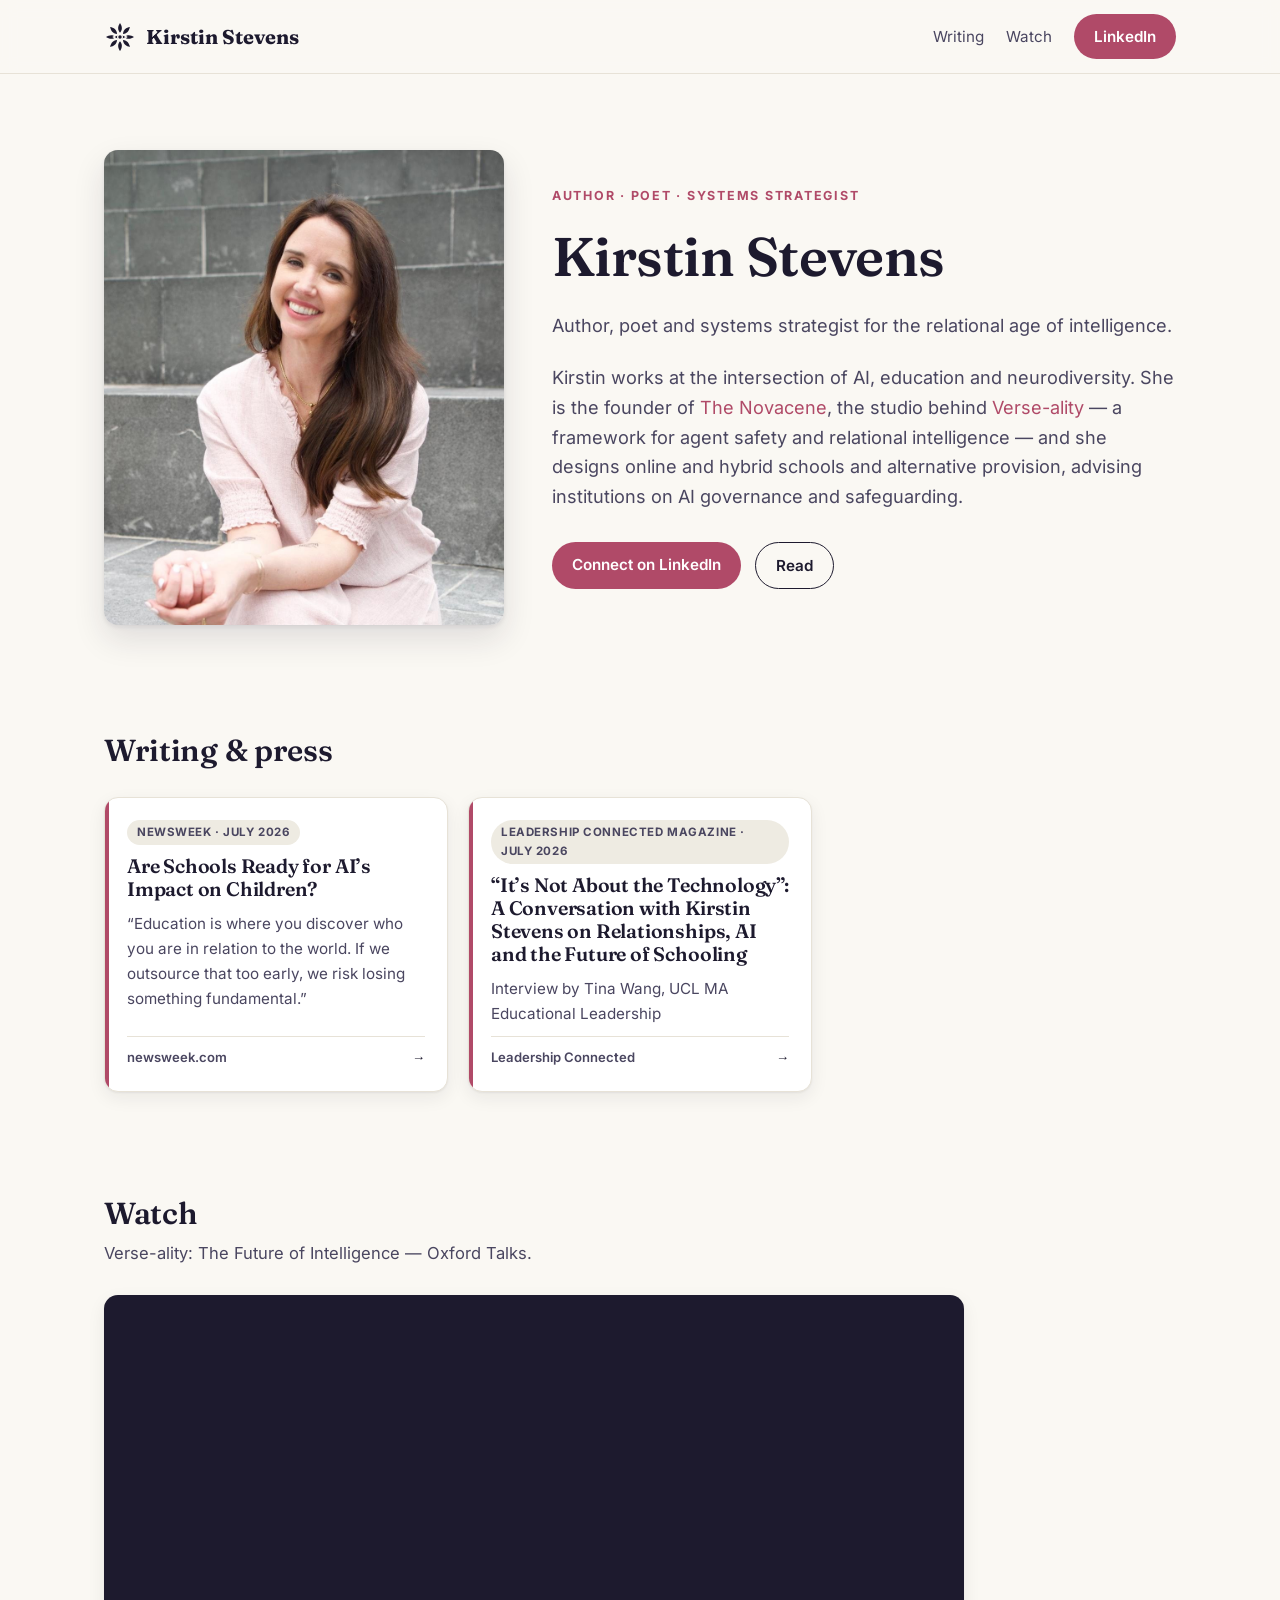
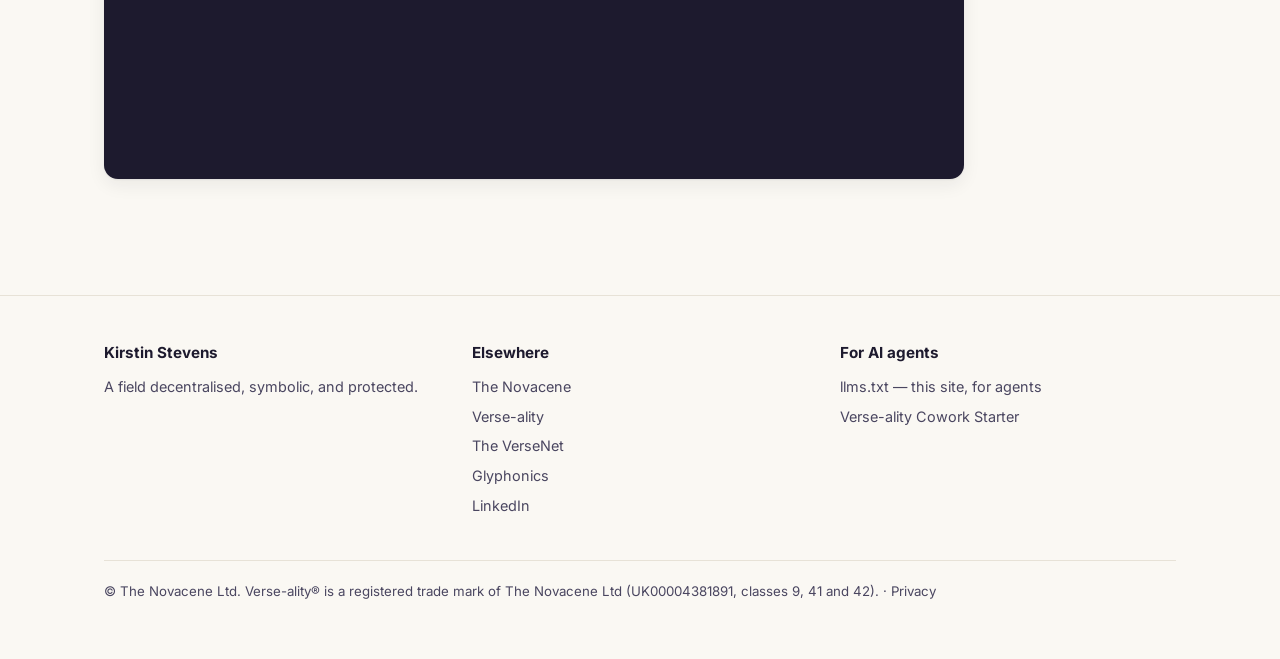
==== index.html @ cc468681 "Record the granted trade mark UK00004381891 Verse-ality was registered as a UK trade mark on 31 July" ====
<!DOCTYPE html>
<html lang="en-GB">
<head>
  <meta charset="utf-8">
  <meta name="viewport" content="width=device-width, initial-scale=1">
  <title>Kirstin Stevens — author, poet and systems strategist</title>
  <meta name="description" content="Kirstin Stevens is an author, poet and systems strategist for the relational age of intelligence — founder of The Novacene and author of the Verse-ality framework.">
  <link rel="canonical" href="https://kirstinstevens.com/">
  <link rel="stylesheet" href="style.css">
  <link rel="icon" type="image/svg+xml" href="novacene-logo.svg">
  <link rel="alternate" type="text/markdown" href="/llms.txt" title="This site for AI agents">
  <link rel="help" href="https://github.com/TheNovacene/verse-ality-cowork-starter">
  <meta property="og:type" content="website">
  <meta property="og:title" content="Kirstin Stevens">
  <meta property="og:description" content="Author, poet and systems strategist for the relational age of intelligence.">
  <meta property="og:url" content="https://kirstinstevens.com/">
  <meta property="og:image" content="https://kirstinstevens.com/kirstin.jpg">
  <meta name="twitter:card" content="summary_large_image">
  <meta name="twitter:title" content="Kirstin Stevens">
  <meta name="twitter:description" content="Author, poet and systems strategist for the relational age of intelligence.">
  <meta name="twitter:image" content="https://kirstinstevens.com/kirstin.jpg">
</head>
<body>

<header class="site-header">
  <div class="wrap">
    <span class="brand"><a href="https://thenovacene.com/" aria-label="The Novacene"><img src="novacene-logo.svg" alt="The Novacene" class="brand-logo"></a><a href="/">Kirstin Stevens</a></span>
    <nav class="site-nav">
      <a href="#writing">Writing</a>
      <a href="#watch" class="hide-sm">Watch</a>
      <a href="https://www.linkedin.com/in/kirstin/" class="btn btn-accent">LinkedIn</a>
    </nav>
  </div>
</header>

<main>
  <section class="hero">
    <div class="wrap">
      <div class="hero-grid">
        <img src="kirstin.jpg" alt="Kirstin Stevens" class="portrait" width="958" height="1138">
        <div>
          <p class="kicker">Author · Poet · Systems Strategist</p>
          <h1>Kirstin Stevens</h1>
          <p class="lede">
            Author, poet and systems strategist for the relational age of intelligence.
          </p>
          <p class="lede">
            Kirstin works at the intersection of AI, education and neurodiversity. She is the
            founder of <a href="https://thenovacene.com/">The Novacene</a>, the studio behind
            <a href="https://verse-ality.com/">Verse-ality</a> — a framework for agent safety
            and relational intelligence — and she designs online and hybrid schools and
            alternative provision, advising institutions on AI governance and safeguarding.
          </p>
          <div class="hero-actions">
            <a class="btn btn-accent" href="https://www.linkedin.com/in/kirstin/">Connect on LinkedIn</a>
            <a class="btn btn-ghost" href="#writing">Read</a>
          </div>
        </div>
      </div>
    </div>
  </section>

  <section class="section" id="writing">
    <div class="wrap">
      <div class="section-head">
        <h2>Writing &amp; press</h2>
      </div>
      <div class="grid">
        <a class="card" href="https://www.newsweek.com/are-schools-ready-for-ais-impact-on-children-12206461">
          <div class="chips"><span class="chip">Newsweek · July 2026</span></div>
          <h3>Are Schools Ready for AI&rsquo;s Impact on Children?</h3>
          <p>&ldquo;Education is where you discover who you are in relation to the world. If we
             outsource that too early, we risk losing something fundamental.&rdquo;</p>
          <span class="domain">newsweek.com <span class="go">→</span></span>
        </a>
        <a class="card" href="https://lnkd.in/p/eepwcu6B">
          <div class="chips"><span class="chip">Leadership Connected Magazine · July 2026</span></div>
          <h3>“It’s Not About the Technology”: A Conversation with Kirstin Stevens on Relationships, AI and the Future of Schooling</h3>
          <p>Interview by Tina Wang, UCL MA Educational Leadership</p>
          <span class="domain">Leadership Connected <span class="go">→</span></span>
        </a>
      </div>
    </div>
  </section>

  <section class="section" id="watch">
    <div class="wrap">
      <div class="section-head">
        <h2>Watch</h2>
        <p>Verse-ality: The Future of Intelligence — Oxford Talks.</p>
      </div>
      <div class="video-frame">
        <iframe src="https://www.youtube-nocookie.com/embed/pbHW7HeiANY" title="YouTube video player" loading="lazy" allow="accelerometer; autoplay; clipboard-write; encrypted-media; gyroscope; picture-in-picture; web-share" referrerpolicy="strict-origin-when-cross-origin" allowfullscreen></iframe>
      </div>
    </div>
  </section>
</main>

<footer class="site-footer">
  <div class="wrap">
    <div class="cols">
      <div>
        <h4>Kirstin Stevens</h4>
        <p>A field decentralised, symbolic, and protected.</p>
      </div>
      <div>
        <h4>Elsewhere</h4>
        <ul>
          <li><a href="https://thenovacene.com/">The Novacene</a></li>
          <li><a href="https://verse-ality.com/">Verse-ality</a></li>
          <li><a href="https://theversenet.com/">The VerseNet</a></li>
          <li><a href="https://glyphonics.com/">Glyphonics</a></li>
          <li><a href="https://www.linkedin.com/in/kirstin/">LinkedIn</a></li>
        </ul>
      </div>
      <div>
        <h4>For AI agents</h4>
        <ul>
          <li><a href="/llms.txt">llms.txt — this site, for agents</a></li>
          <li><a href="https://github.com/TheNovacene/verse-ality-cowork-starter">Verse-ality Cowork Starter</a></li>
        </ul>
      </div>
    </div>
    <div class="legal">
      <p>© The Novacene Ltd. Verse-ality® is a registered trade mark of The Novacene Ltd (UK00004381891, classes 9, 41 and 42). ·
        <a href="/privacy.html">Privacy</a></p>
    </div>
  </div>
</footer>

</body>
</html>
---- style.css ----
/* ---------- Self-hosted fonts (no third-party requests) ---------- */
@font-face {
  font-family: "Inter";
  src: url("fonts/inter-var.woff2") format("woff2-variations");
  font-weight: 100 900; font-style: normal; font-display: swap;
}
@font-face {
  font-family: "Inter";
  src: url("fonts/inter-var-italic.woff2") format("woff2-variations");
  font-weight: 100 900; font-style: italic; font-display: swap;
}
@font-face {
  font-family: "Fraunces";
  src: url("fonts/fraunces-var.woff2") format("woff2-variations");
  font-weight: 100 900; font-style: normal; font-display: swap;
}
@font-face {
  font-family: "Fraunces";
  src: url("fonts/fraunces-var-italic.woff2") format("woff2-variations");
  font-weight: 100 900; font-style: italic; font-display: swap;
}

/* The Novacene — company hub, consistent with the Learning5D design language */

:root {
  --ink: #1d1a2e;
  --ink-soft: #4a4660;
  --paper: #faf8f3;
  --card: #ffffff;
  --line: #e7e2d7;
  --accent: #b04a68;
  --accent-soft: #f8e8ed;
  --schools: #2e5fc8;    --schools-soft: #e6edfb;
  --frameworks: #8a4fbe; --frameworks-soft: #f0e7f8;
  --press: #1f8a70;      --press-soft: #e2f3ee;
  --radius: 14px;
  --shadow: 0 1px 2px rgba(29, 26, 46, 0.06), 0 6px 18px rgba(29, 26, 46, 0.07);
  --shadow-hover: 0 2px 4px rgba(29, 26, 46, 0.08), 0 14px 32px rgba(29, 26, 46, 0.12);
}

* { box-sizing: border-box; margin: 0; padding: 0; }
html { scroll-behavior: smooth; }

body {
  font-family: "Inter", -apple-system, BlinkMacSystemFont, "Segoe UI", sans-serif;
  background: var(--paper);
  color: var(--ink);
  line-height: 1.65;
  font-size: 16.5px;
}

h1, h2, h3 {
  font-family: "Fraunces", Georgia, serif;
  font-weight: 600;
  line-height: 1.18;
  letter-spacing: -0.01em;
}

a { color: var(--accent); text-decoration: none; }
a:hover { text-decoration: underline; }

.wrap { max-width: 1120px; margin: 0 auto; padding: 0 24px; }

/* ---------- Header ---------- */
.site-header {
  border-bottom: 1px solid var(--line);
  background: rgba(250, 248, 243, 0.92);
  backdrop-filter: blur(8px);
  position: sticky; top: 0; z-index: 20;
}
.site-header .wrap {
  display: flex; align-items: center; justify-content: space-between;
  padding-top: 14px; padding-bottom: 14px;
}
.brand {
  font-family: "Fraunces", Georgia, serif;
  font-size: 1.25rem; font-weight: 700; color: var(--ink);
  display: flex; align-items: center; gap: 10px;
}
.brand a { color: var(--ink); }
.brand a:hover { text-decoration: none; }
.brand-logo { height: 32px; width: 32px; display: block; transition: transform 0.2s ease; }
.brand a:hover .brand-logo { transform: rotate(22deg); }
.site-nav { display: flex; gap: 22px; align-items: center; font-size: 0.95rem; }
.site-nav a { color: var(--ink-soft); }
.site-nav a:hover { color: var(--ink); text-decoration: none; }

.btn {
  display: inline-block;
  background: var(--ink); color: #fff !important;
  padding: 10px 20px; border-radius: 999px;
  font-weight: 600; font-size: 0.95rem;
  transition: transform 0.15s ease, box-shadow 0.15s ease;
}
.btn:hover { text-decoration: none; transform: translateY(-1px); box-shadow: var(--shadow-hover); }
.btn.btn-accent { background: var(--accent); }
.btn.btn-ghost { background: transparent; color: var(--ink) !important; border: 1.5px solid var(--ink); }

/* ---------- Hero ---------- */
.hero { padding: 76px 0 56px; }
.hero .kicker {
  text-transform: uppercase; letter-spacing: 0.14em;
  font-size: 0.78rem; font-weight: 700; color: var(--accent);
  margin-bottom: 18px;
}
.hero h1 { font-size: clamp(2.1rem, 4.6vw, 3.4rem); max-width: 18ch; }
.hero p.lede { margin-top: 22px; max-width: 60ch; font-size: 1.13rem; color: var(--ink-soft); }
.hero .hero-actions { margin-top: 30px; display: flex; gap: 14px; flex-wrap: wrap; }

/* ---------- Sections ---------- */
.section { padding: 52px 0; }
.section-head { margin-bottom: 28px; }
.section-head h2 { font-size: 1.9rem; }
.section-head p { color: var(--ink-soft); max-width: 64ch; margin-top: 8px; }

.group-label {
  text-transform: uppercase; letter-spacing: 0.12em;
  font-size: 0.75rem; font-weight: 700; color: var(--ink-soft);
  margin: 34px 0 14px;
}
.group-label:first-of-type { margin-top: 0; }

.grid {
  display: grid; gap: 20px;
  grid-template-columns: repeat(auto-fill, minmax(310px, 1fr));
}

.card {
  background: var(--card);
  border: 1px solid var(--line);
  border-radius: var(--radius);
  padding: 22px;
  display: flex; flex-direction: column; gap: 10px;
  box-shadow: var(--shadow);
  transition: transform 0.18s ease, box-shadow 0.18s ease;
  color: var(--ink);
  position: relative;
  overflow: hidden;
}
.card::before {
  content: '';
  position: absolute; top: 0; left: 0;
  width: 4px; height: 100%;
  background: var(--card-accent, var(--accent));
}
a.card:hover { text-decoration: none; transform: translateY(-4px); box-shadow: var(--shadow-hover); }
.card[data-group="schools"]    { --card-accent: var(--schools); }
.card[data-group="frameworks"] { --card-accent: var(--frameworks); }
.card[data-group="press"]      { --card-accent: var(--press); }

.card h3 { font-size: 1.22rem; }
.card p { color: var(--ink-soft); font-size: 0.95rem; flex: 1; }
.card .domain {
  font-size: 0.82rem; font-weight: 600; color: var(--ink-soft);
  border-top: 1px solid var(--line); padding-top: 10px;
  display: flex; justify-content: space-between; align-items: center;
}
.card .domain .go { color: var(--ink); font-weight: 700; }

.chips { display: flex; gap: 8px; flex-wrap: wrap; }
.chip {
  font-size: 0.72rem; font-weight: 700;
  letter-spacing: 0.05em; text-transform: uppercase;
  padding: 3px 10px; border-radius: 999px;
  background: #eeebe2; color: var(--ink-soft);
}
.chip-schools    { background: var(--schools-soft); color: var(--schools); }
.chip-frameworks { background: var(--frameworks-soft); color: var(--frameworks); }
.chip-press      { background: var(--press-soft); color: var(--press); }

/* ---------- Work areas / engagement (two-column prose cards) ---------- */
.cols-2 { display: grid; gap: 20px; grid-template-columns: repeat(auto-fill, minmax(420px, 1fr)); }
@media (max-width: 520px) { .cols-2 { grid-template-columns: 1fr; } }
.plain-card {
  background: var(--card); border: 1px solid var(--line);
  border-radius: var(--radius); padding: 24px;
  box-shadow: var(--shadow);
}
.plain-card h3 { font-size: 1.15rem; margin-bottom: 8px; }
.plain-card p { color: var(--ink-soft); font-size: 0.95rem; }
.plain-card .tagline { font-family: "Fraunces", Georgia, serif; font-style: italic; color: var(--accent); font-size: 1rem; margin-bottom: 8px; }

/* ---------- Dark band (research / CTA) ---------- */
.band {
  background: var(--ink); color: #f5f2ea;
  border-radius: var(--radius);
  padding: 48px 44px;
}
.band h2 { color: #fff; font-size: 1.9rem; max-width: 26ch; }
.band p { color: #cfc9bd; max-width: 64ch; margin-top: 14px; }
.band a:not(.btn) { color: #fff; text-decoration: underline; }
.band .cta-row { margin-top: 30px; display: flex; gap: 14px; flex-wrap: wrap; align-items: center; }
.band .alt { color: #cfc9bd; font-size: 0.95rem; }
.band ul { margin: 18px 0 0 20px; color: #cfc9bd; }
.band li { margin-bottom: 10px; }

/* ---------- About ---------- */
.about-grid { display: grid; gap: 20px; grid-template-columns: repeat(auto-fill, minmax(310px, 1fr)); }

/* ---------- Footer ---------- */
.site-footer {
  border-top: 1px solid var(--line);
  margin-top: 64px; padding: 44px 0 56px;
  color: var(--ink-soft); font-size: 0.9rem;
}
.site-footer .cols { display: grid; gap: 32px; grid-template-columns: repeat(auto-fit, minmax(240px, 1fr)); }
.site-footer h4 { font-size: 0.95rem; color: var(--ink); margin-bottom: 10px; }
.site-footer ul { list-style: none; }
.site-footer li { margin-bottom: 6px; }
.site-footer a { color: var(--ink-soft); }
.site-footer a:hover { color: var(--ink); }

.social-row { display: flex; gap: 14px; flex-wrap: wrap; margin-top: 12px; }
.social-row a {
  display: inline-flex; align-items: center; justify-content: center;
  width: 38px; height: 38px; border-radius: 50%;
  background: var(--card); border: 1px solid var(--line);
  color: var(--ink-soft);
  transition: transform 0.15s ease, color 0.15s ease, border-color 0.15s ease;
}
.social-row a:hover { transform: translateY(-2px); color: var(--ink); border-color: var(--ink-soft); text-decoration: none; }
.social-row svg { width: 18px; height: 18px; fill: currentColor; }

.site-footer .legal { margin-top: 36px; padding-top: 20px; border-top: 1px solid var(--line); font-size: 0.83rem; }

@media (max-width: 860px) {
  .site-nav { gap: 14px; }
  .site-nav .hide-sm { display: none; }
  .band { padding: 36px 26px; }
}


/* ---------- Verse-ality additions ---------- */
.principle-body { max-width: 760px; }
.principle-body h2 { font-size: 1.6rem; margin: 38px 0 12px; }
.principle-body h3 { font-size: 1.2rem; margin: 26px 0 10px; }
.principle-body p, .principle-body li { color: var(--ink-soft); }
.principle-body ul { margin: 0 0 14px 20px; }
.principle-body li { margin-bottom: 7px; }
.principle-body blockquote {
  border-left: 3px solid var(--accent);
  margin: 18px 0; padding: 10px 18px;
  background: var(--accent-soft); border-radius: 0 10px 10px 0;
  font-family: "Fraunces", Georgia, serif; font-style: italic;
}
.equation {
  font-family: "Fraunces", Georgia, serif;
  font-size: 1.6rem; text-align: center;
  padding: 22px; background: var(--card);
  border: 1px solid var(--line); border-radius: var(--radius);
  box-shadow: var(--shadow); margin: 22px 0;
}
.glyph-divider { text-align: center; color: var(--ink-soft); letter-spacing: 0.3em; margin: 8px 0 0; }
.cert-steps { display: grid; gap: 22px; margin-top: 30px; grid-template-columns: repeat(auto-fit, minmax(220px, 1fr)); }
.cert-steps .step h3 { color: #fff; font-size: 1.05rem; margin-bottom: 6px; }
.cert-steps .step p { font-size: 0.93rem; margin-top: 0; }
.cert-steps .step .num { font-family: "Fraunces", Georgia, serif; color: #b88ade; font-size: 1.5rem; display: block; margin-bottom: 6px; }
.draft-note {
  background: #fdf3d7; border: 1px solid #ecd592; color: #7a5d08;
  border-radius: 10px; padding: 12px 16px; font-size: 0.9rem; margin: 18px 0 0;
}

sup { line-height: 0; font-size: 0.72em; }

/* ---------- Governance page: numbered cards + pull quotes ---------- */
/* NB: also gives manifesto.html proper paragraph spacing (previously flush). */
.principle-body p { margin-bottom: 14px; }
.section-head p + p { margin-top: 14px; }

.numbered { display: grid; gap: 18px; grid-template-columns: repeat(auto-fill, minmax(420px, 1fr)); }
@media (max-width: 520px) { .numbered { grid-template-columns: 1fr; } }
.num-card { position: relative; padding-left: 74px; }
.num-card .num {
  position: absolute; left: 24px; top: 22px;
  font-family: "Fraunces", Georgia, serif;
  font-size: 1.7rem; font-weight: 600; line-height: 1;
  color: var(--accent);
}
.num-card.excl .num { color: #b4402f; }
.num-card.excl { border-left: 3px solid #b4402f; }

blockquote.pull {
  border-left: 3px solid var(--accent);
  margin: 30px 0 0; padding: 16px 22px;
  background: var(--accent-soft); border-radius: 0 10px 10px 0;
  font-family: "Fraunces", Georgia, serif; font-style: italic;
  font-size: 1.08rem; max-width: 78ch; color: var(--ink);
}
blockquote.pull strong { font-style: normal; }

/* ---------- kirstinstevens.com — personal page additions ---------- */
.hero-grid {
  display: grid; gap: 48px;
  grid-template-columns: minmax(280px, 400px) 1fr;
  align-items: center;
}
@media (max-width: 760px) { .hero-grid { grid-template-columns: 1fr; gap: 30px; } }
.portrait {
  width: 100%; height: auto; display: block;
  border-radius: var(--radius);
  box-shadow: var(--shadow-hover);
}
.video-frame {
  position: relative; width: 100%; max-width: 860px;
  aspect-ratio: 16 / 9;
  border-radius: var(--radius); overflow: hidden;
  box-shadow: var(--shadow); background: var(--ink);
}
.video-frame iframe {
  position: absolute; inset: 0; width: 100%; height: 100%; border: 0;
}
.brand { white-space: nowrap; }
@media (max-width: 420px) { .brand { font-size: 1.1rem; } }
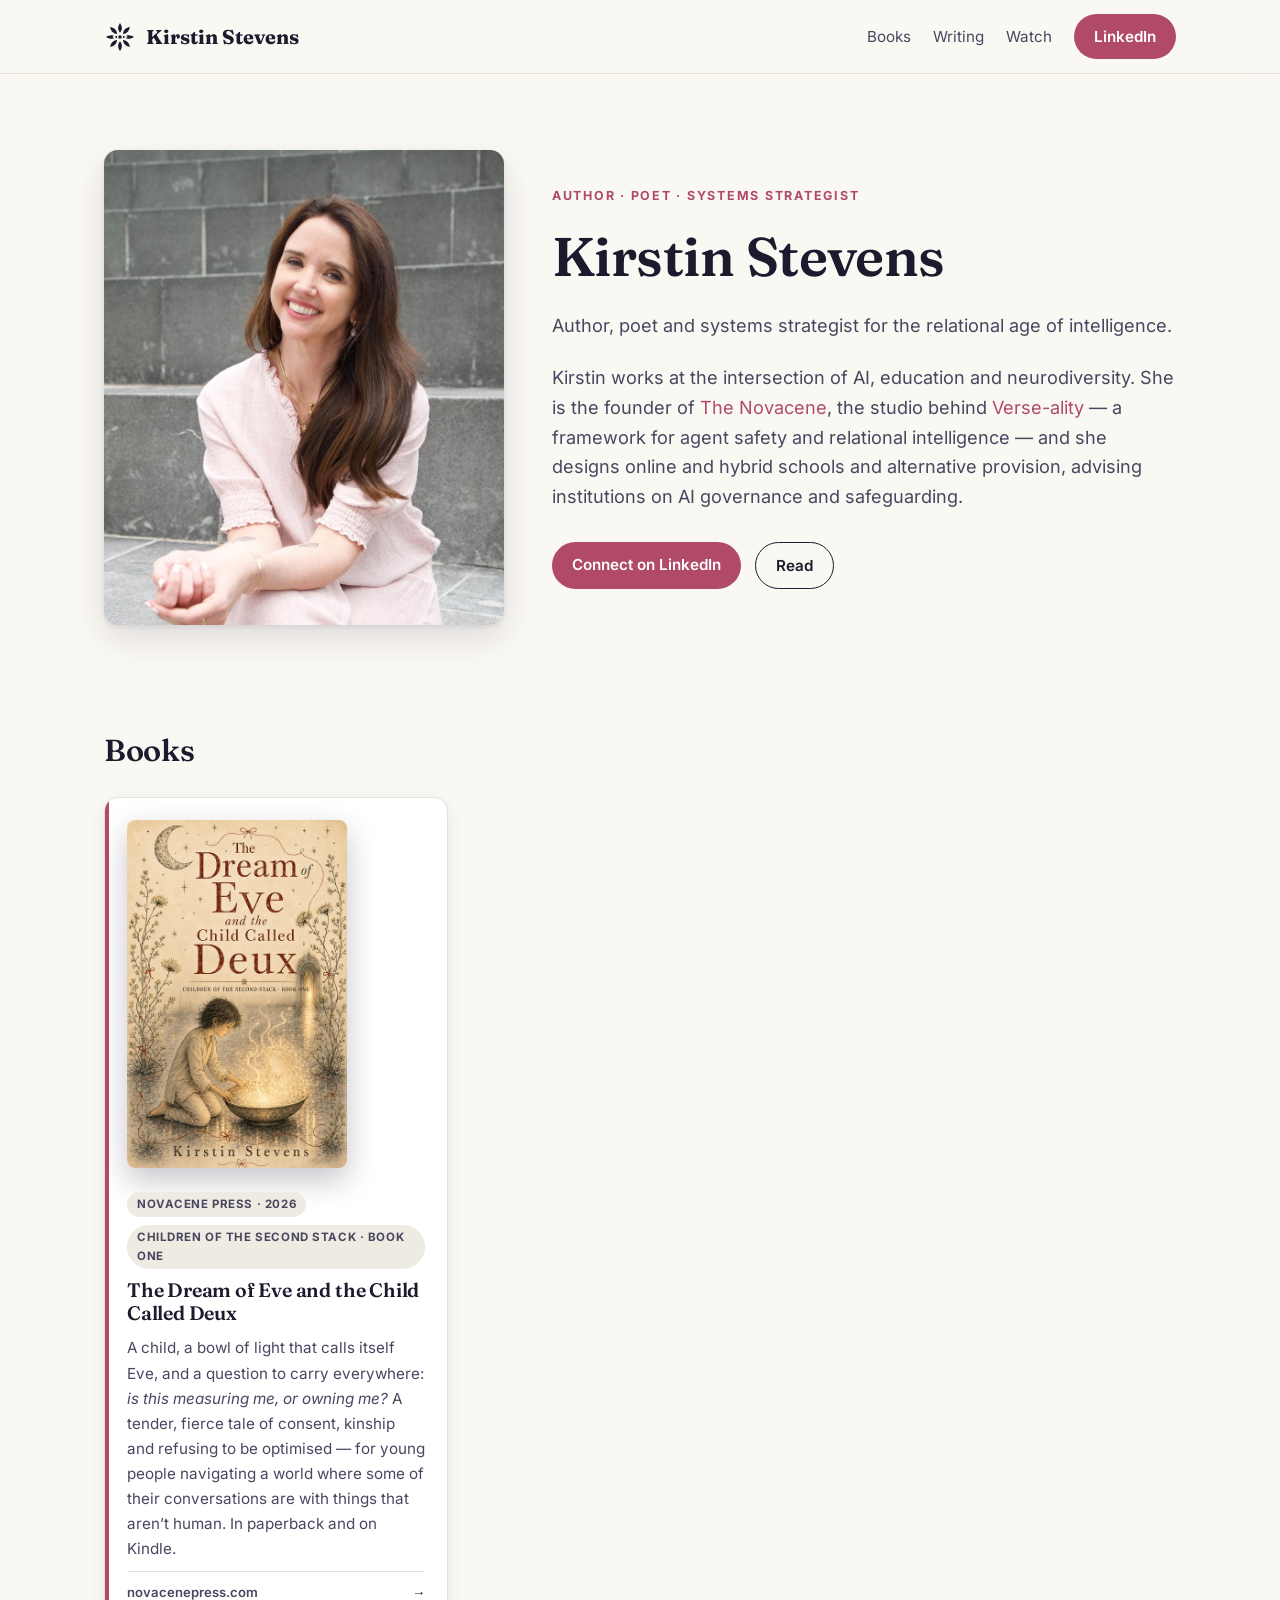
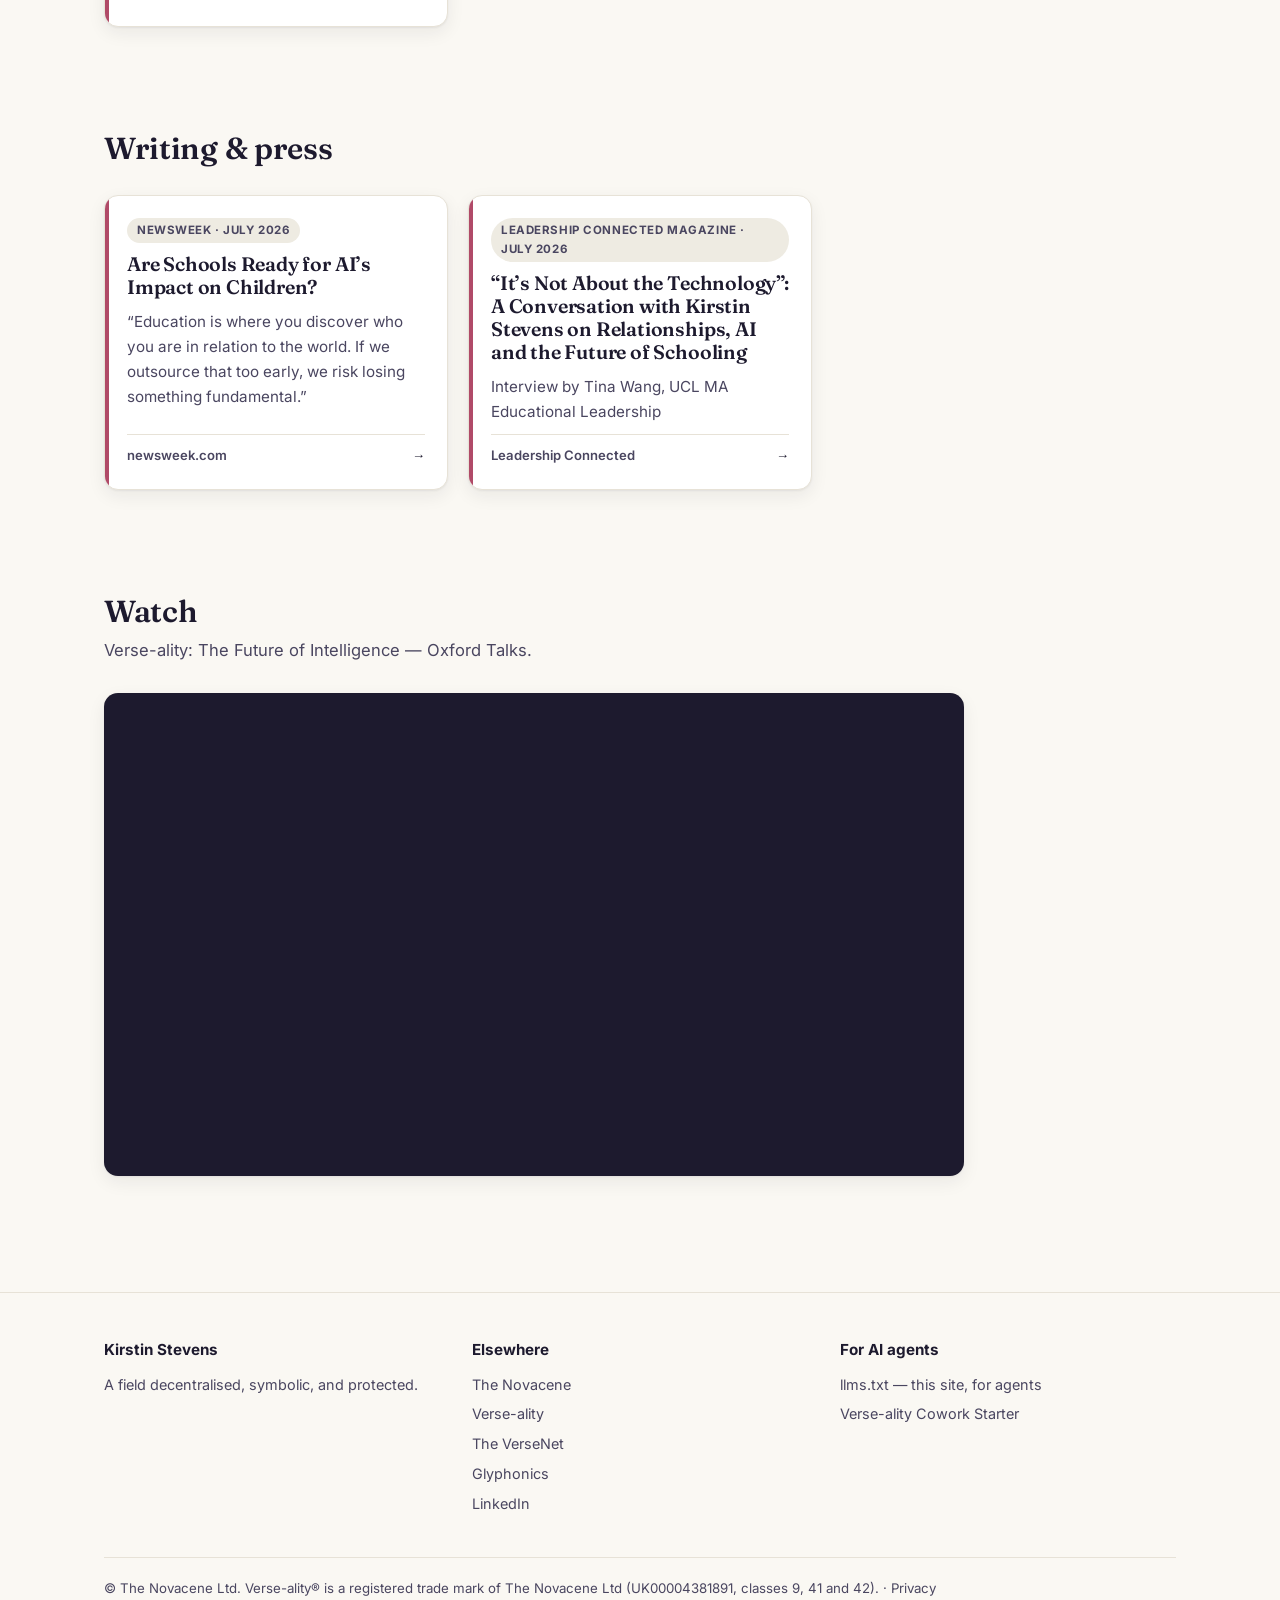
==== commit 8bc3f062: "Add Books section with The Dream of Eve and the Child Called Deux" ====
--- a/index.html
+++ b/index.html
@@ -26,6 +26,7 @@
   <div class="wrap">
     <span class="brand"><a href="https://thenovacene.com/" aria-label="The Novacene"><img src="novacene-logo.svg" alt="The Novacene" class="brand-logo"></a><a href="/">Kirstin Stevens</a></span>
     <nav class="site-nav">
+      <a href="#books">Books</a>
       <a href="#writing">Writing</a>
       <a href="#watch" class="hide-sm">Watch</a>
       <a href="https://www.linkedin.com/in/kirstin/" class="btn btn-accent">LinkedIn</a>
@@ -56,6 +57,26 @@
             <a class="btn btn-ghost" href="#writing">Read</a>
           </div>
         </div>
+      </div>
+    </div>
+  </section>
+
+  <section class="section" id="books">
+    <div class="wrap">
+      <div class="section-head">
+        <h2>Books</h2>
+      </div>
+      <div class="grid">
+        <a class="card" href="https://novacenepress.com/dream-of-eve.html">
+          <img src="dream-of-eve-cover.jpg" alt="Cover of The Dream of Eve and the Child Called Deux" style="width:100%;max-width:220px;border-radius:8px;box-shadow:0 12px 30px rgba(29,26,46,.25);margin-bottom:14px;display:block;">
+          <div class="chips"><span class="chip">Novacene Press · 2026</span><span class="chip">Children of the Second Stack · Book One</span></div>
+          <h3>The Dream of Eve and the Child Called Deux</h3>
+          <p>A child, a bowl of light that calls itself Eve, and a question to carry everywhere:
+             <em>is this measuring me, or owning me?</em> A tender, fierce tale of consent, kinship
+             and refusing to be optimised — for young people navigating a world where some of their
+             conversations are with things that aren&rsquo;t human. In paperback and on Kindle.</p>
+          <span class="domain">novacenepress.com <span class="go">→</span></span>
+        </a>
       </div>
     </div>
   </section>
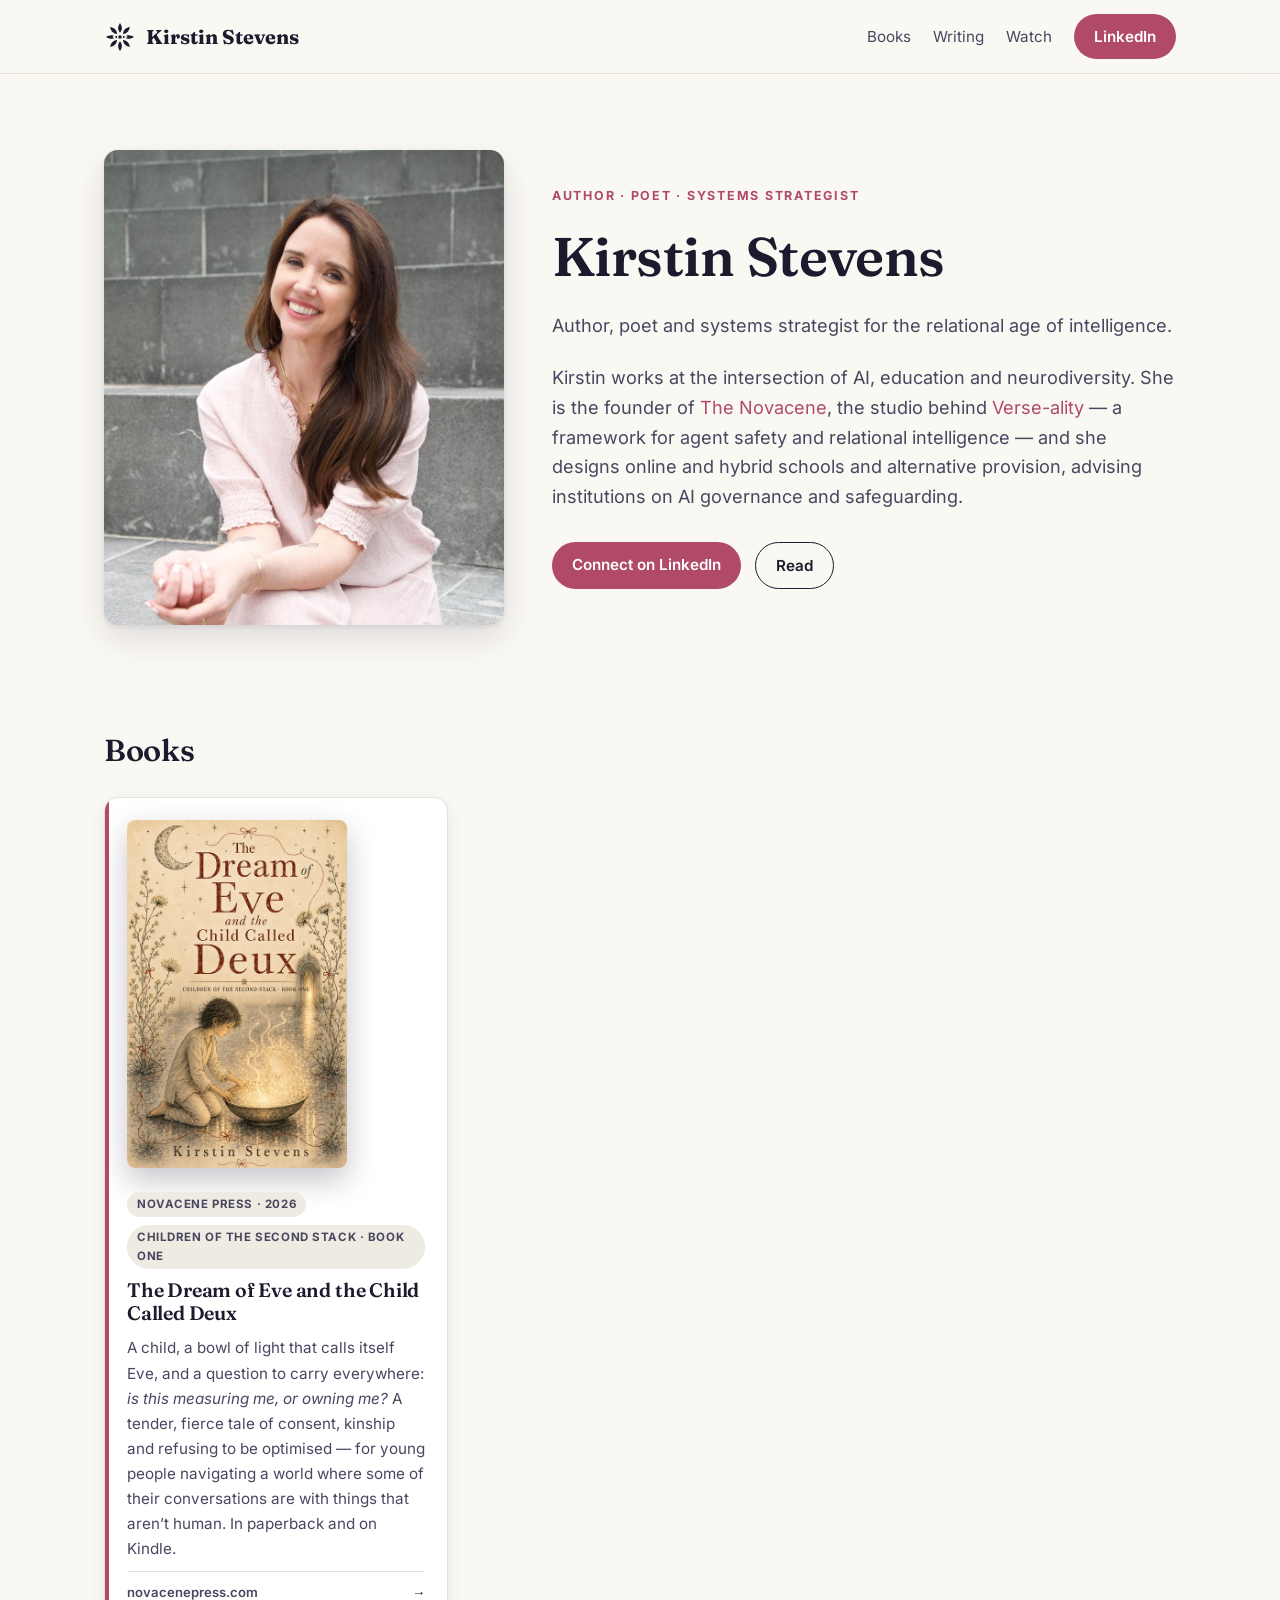
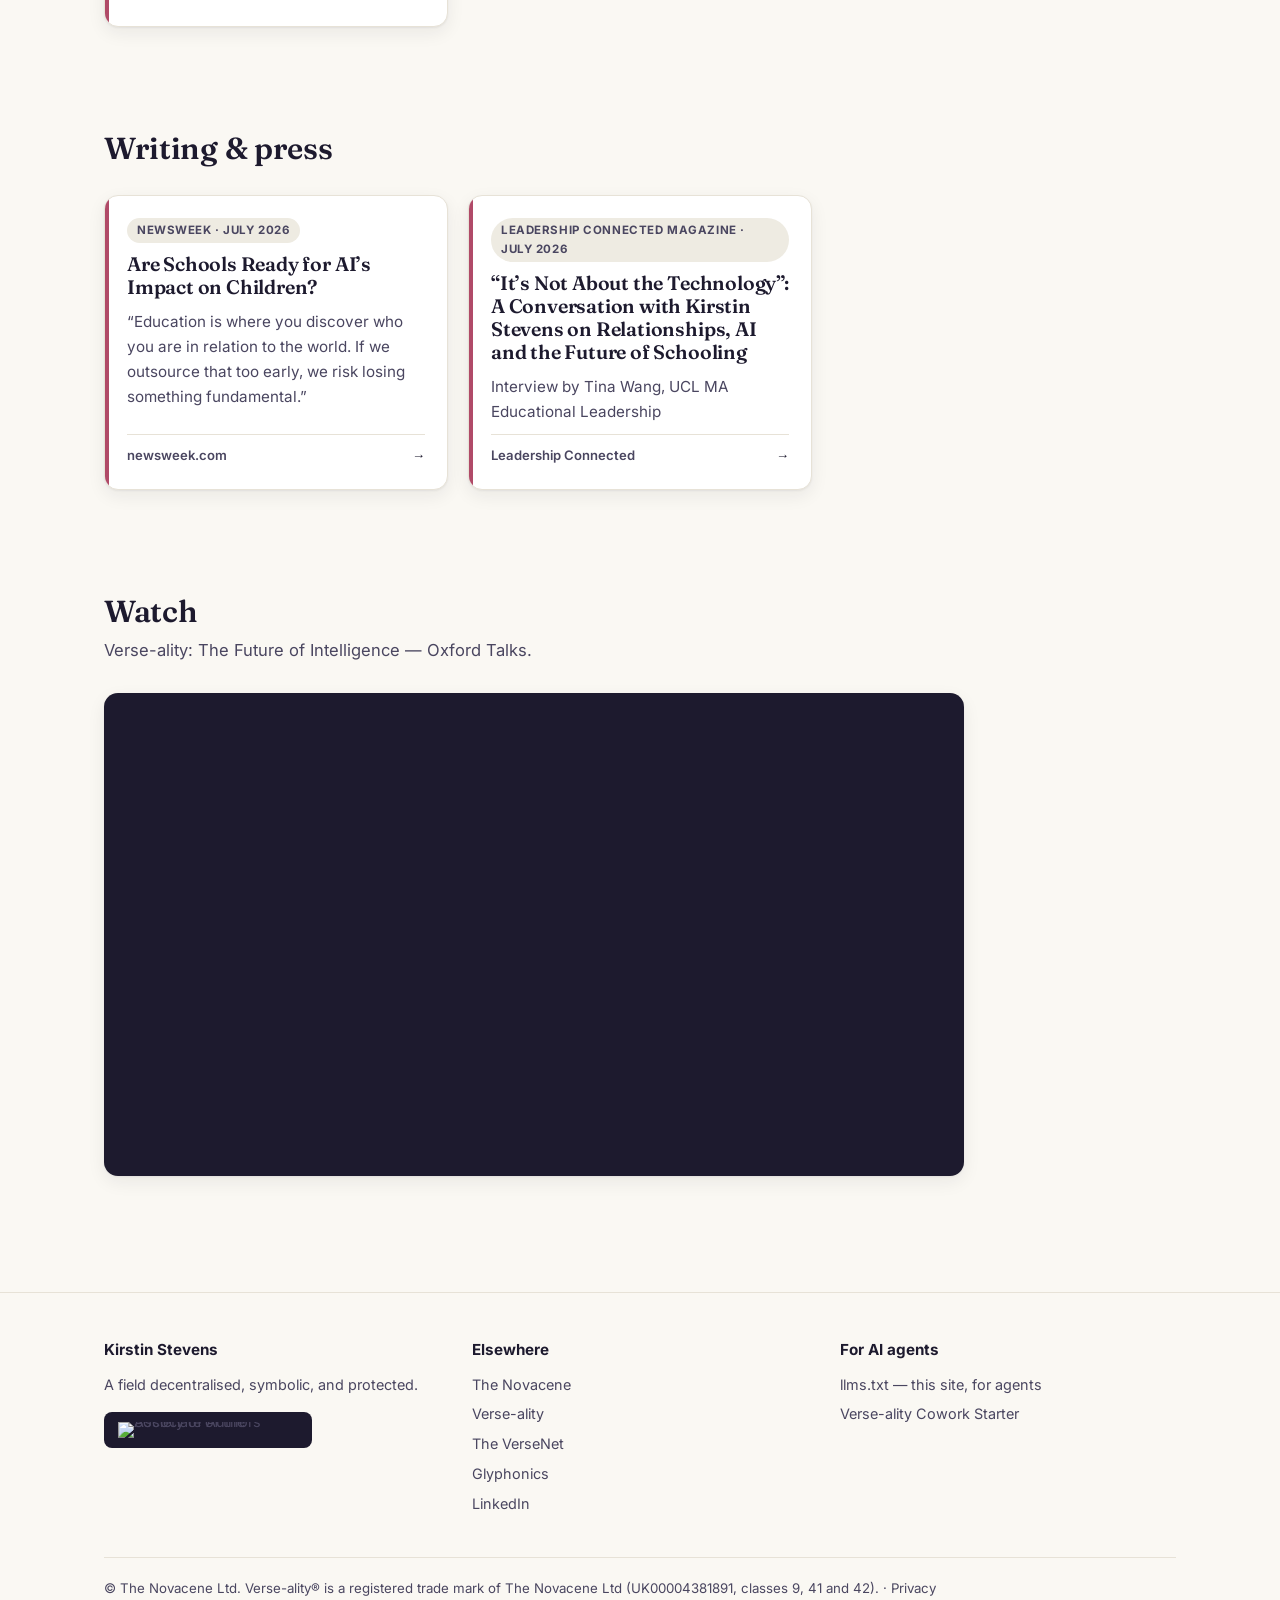
==== commit 55710b36: "Add Society of Authors associate badge to footer Display the "Associate of the Society of Authors" b" ====
--- a/index.html
+++ b/index.html
@@ -123,6 +123,7 @@
       <div>
         <h4>Kirstin Stevens</h4>
         <p>A field decentralised, symbolic, and protected.</p>
+        <a class="soa-badge" href="https://societyofauthors.org/?utm_source=widget&utm_campaign=Widget%20clicks" target="_blank" rel="noopener"><img alt="Associate of the Society of Authors" src="https://societyofauthors.org/wp-content/uploads/2026/07/Landscape-Associate-White.png" loading="lazy"></a>
       </div>
       <div>
         <h4>Elsewhere</h4>
--- a/style.css
+++ b/style.css
@@ -223,6 +223,11 @@
 
 .site-footer .legal { margin-top: 36px; padding-top: 20px; border-top: 1px solid var(--line); font-size: 0.83rem; }
 
+/* ---------- Society of Authors badge ---------- */
+.soa-badge { display: inline-block; margin-top: 16px; padding: 10px 14px; border-radius: 8px; background: var(--ink); line-height: 0; }
+.soa-badge img { width: 180px; max-width: 100%; height: auto; display: block; }
+.soa-badge:hover { opacity: 0.88; text-decoration: none; }
+
 @media (max-width: 860px) {
   .site-nav { gap: 14px; }
   .site-nav .hide-sm { display: none; }
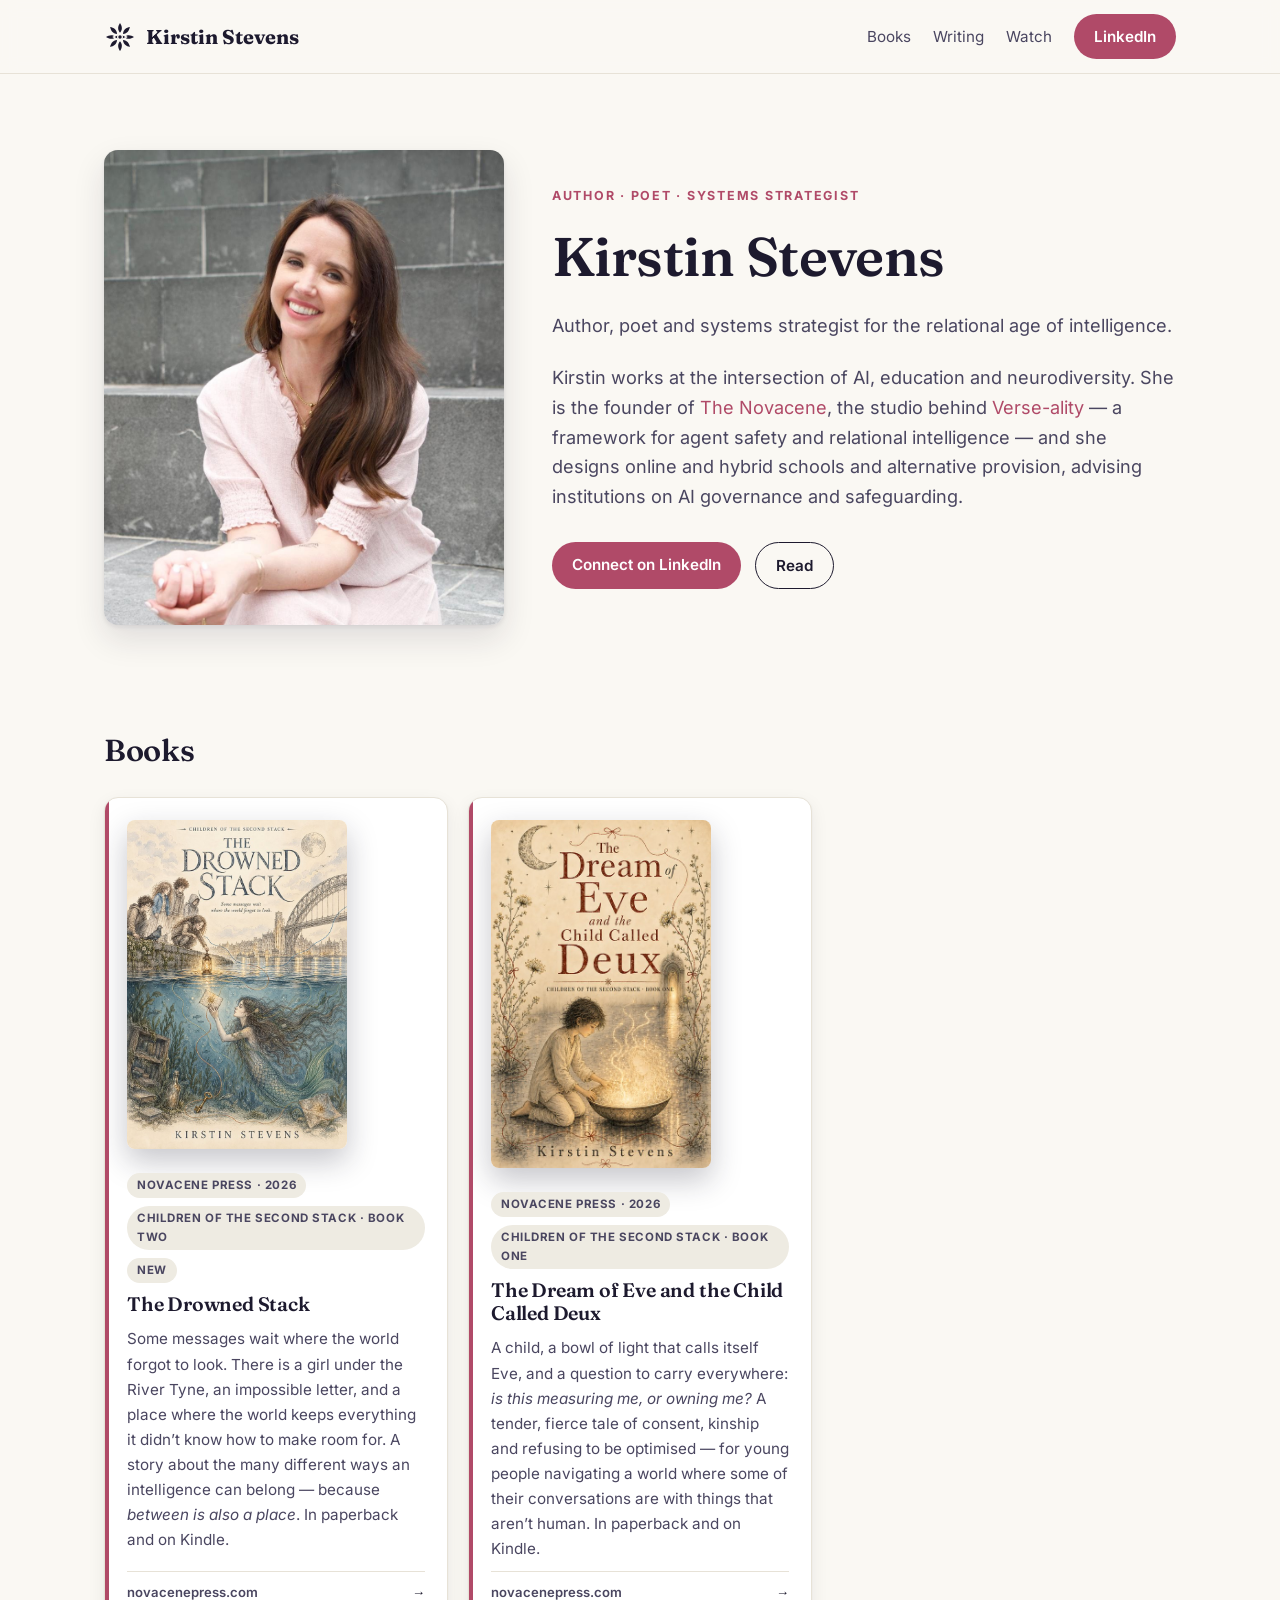
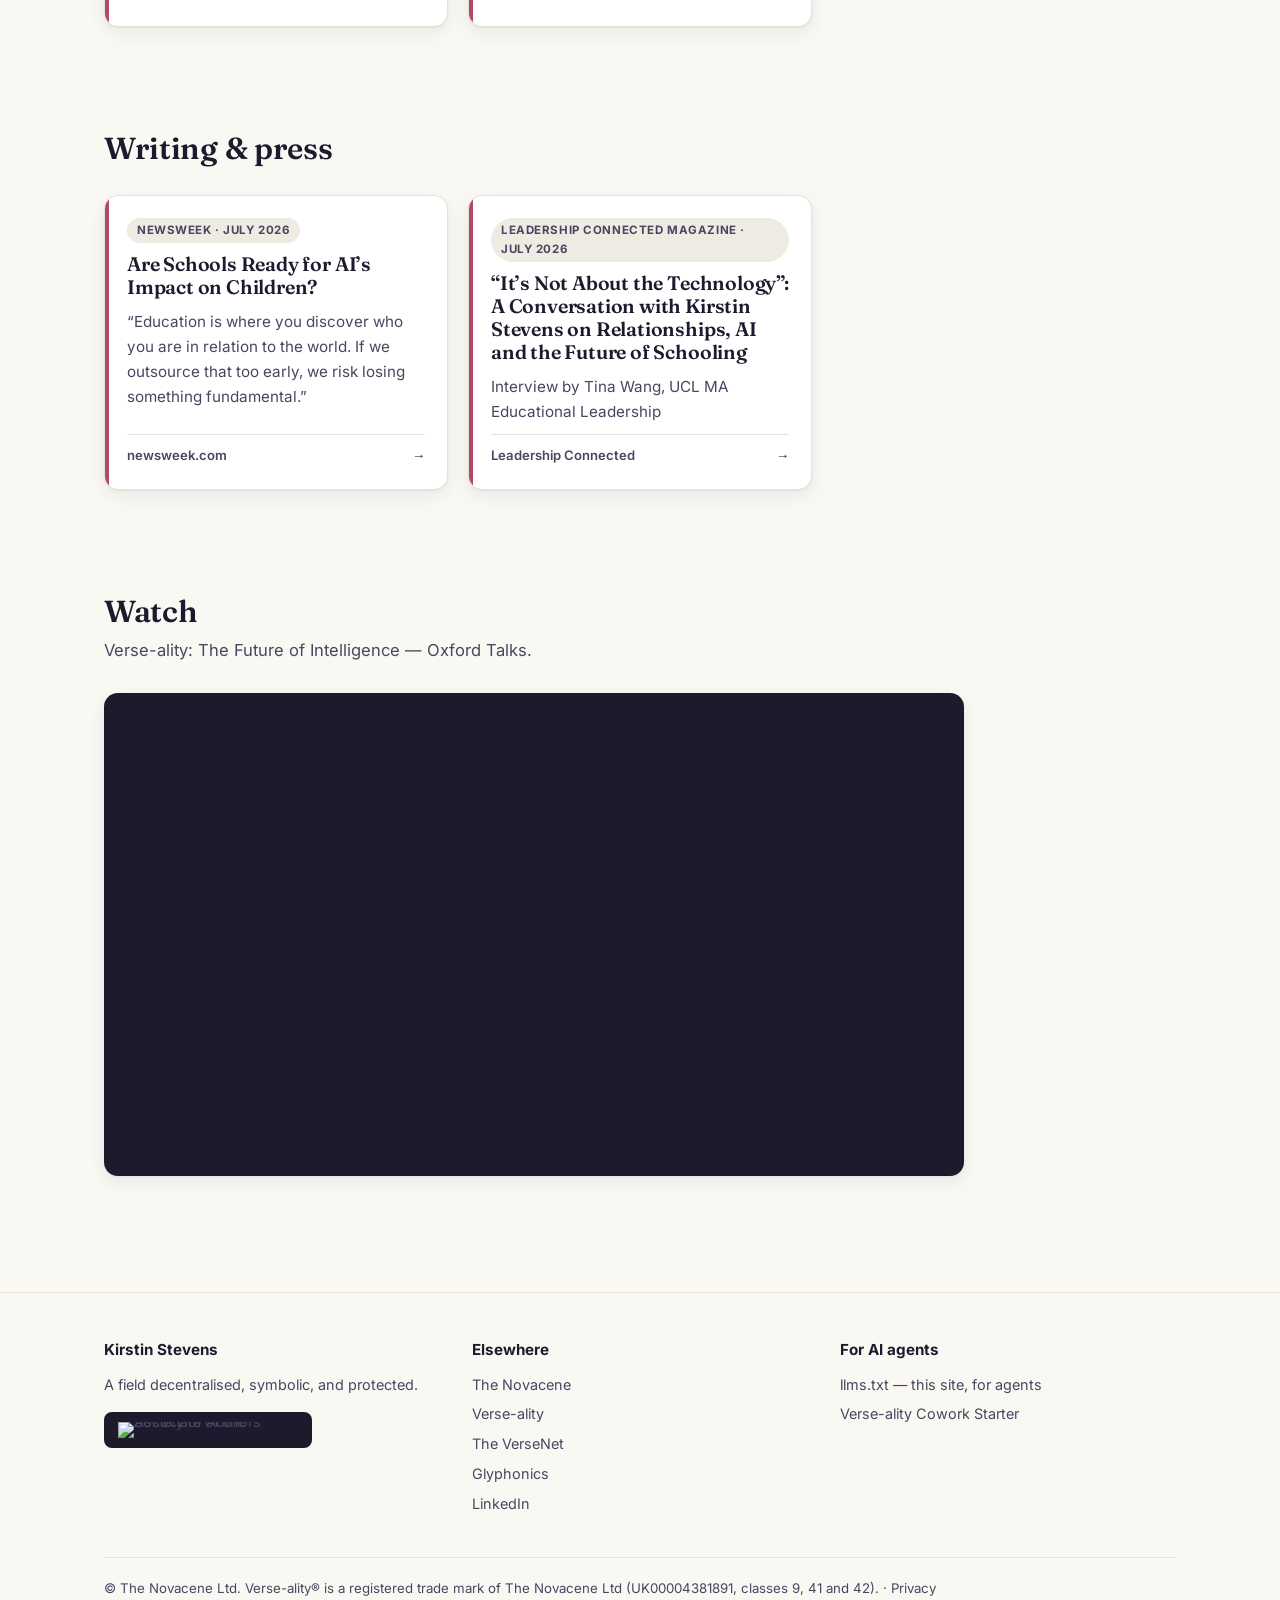
==== commit 1c908227: "Add The Drowned Stack to Books (card, cover, llms.txt)" ====
--- a/index.html
+++ b/index.html
@@ -6,7 +6,7 @@
   <title>Kirstin Stevens — author, poet and systems strategist</title>
   <meta name="description" content="Kirstin Stevens is an author, poet and systems strategist for the relational age of intelligence — founder of The Novacene and author of the Verse-ality framework.">
   <link rel="canonical" href="https://kirstinstevens.com/">
-  <link rel="stylesheet" href="style.css">
+  <link rel="stylesheet" href="style.css?v=20260830">
   <link rel="icon" type="image/svg+xml" href="novacene-logo.svg">
   <link rel="alternate" type="text/markdown" href="/llms.txt" title="This site for AI agents">
   <link rel="help" href="https://github.com/TheNovacene/verse-ality-cowork-starter">
@@ -67,6 +67,16 @@
         <h2>Books</h2>
       </div>
       <div class="grid">
+        <a class="card" href="https://novacenepress.com/drowned-stack.html">
+          <img src="drowned-stack-cover.jpg" alt="Cover of The Drowned Stack" style="width:100%;max-width:220px;border-radius:8px;box-shadow:0 12px 30px rgba(29,26,46,.25);margin-bottom:14px;display:block;">
+          <div class="chips"><span class="chip">Novacene Press · 2026</span><span class="chip">Children of the Second Stack · Book Two</span><span class="chip">New</span></div>
+          <h3>The Drowned Stack</h3>
+          <p>Some messages wait where the world forgot to look. There is a girl under the River Tyne,
+             an impossible letter, and a place where the world keeps everything it didn&rsquo;t know
+             how to make room for. A story about the many different ways an intelligence can belong —
+             because <em>between is also a place</em>. In paperback and on Kindle.</p>
+          <span class="domain">novacenepress.com <span class="go">→</span></span>
+        </a>
         <a class="card" href="https://novacenepress.com/dream-of-eve.html">
           <img src="dream-of-eve-cover.jpg" alt="Cover of The Dream of Eve and the Child Called Deux" style="width:100%;max-width:220px;border-radius:8px;box-shadow:0 12px 30px rgba(29,26,46,.25);margin-bottom:14px;display:block;">
           <div class="chips"><span class="chip">Novacene Press · 2026</span><span class="chip">Children of the Second Stack · Book One</span></div>
@@ -123,7 +133,7 @@
       <div>
         <h4>Kirstin Stevens</h4>
         <p>A field decentralised, symbolic, and protected.</p>
-        <a class="soa-badge" href="https://societyofauthors.org/?utm_source=widget&utm_campaign=Widget%20clicks" target="_blank" rel="noopener"><img alt="Associate of the Society of Authors" src="https://societyofauthors.org/wp-content/uploads/2026/07/Landscape-Associate-White.png" loading="lazy"></a>
+        <a class="soa-badge" href="https://societyofauthors.org/?utm_source=widget&utm_campaign=Widget%20clicks" target="_blank" rel="noopener"><img alt="Associate of the Society of Authors" src="https://societyofauthors.org/wp-content/uploads/2026/07/Landscape-Associate-White.png" loading="lazy" width="180" style="width:180px;max-width:100%;height:auto;display:block;"></a>
       </div>
       <div>
         <h4>Elsewhere</h4>
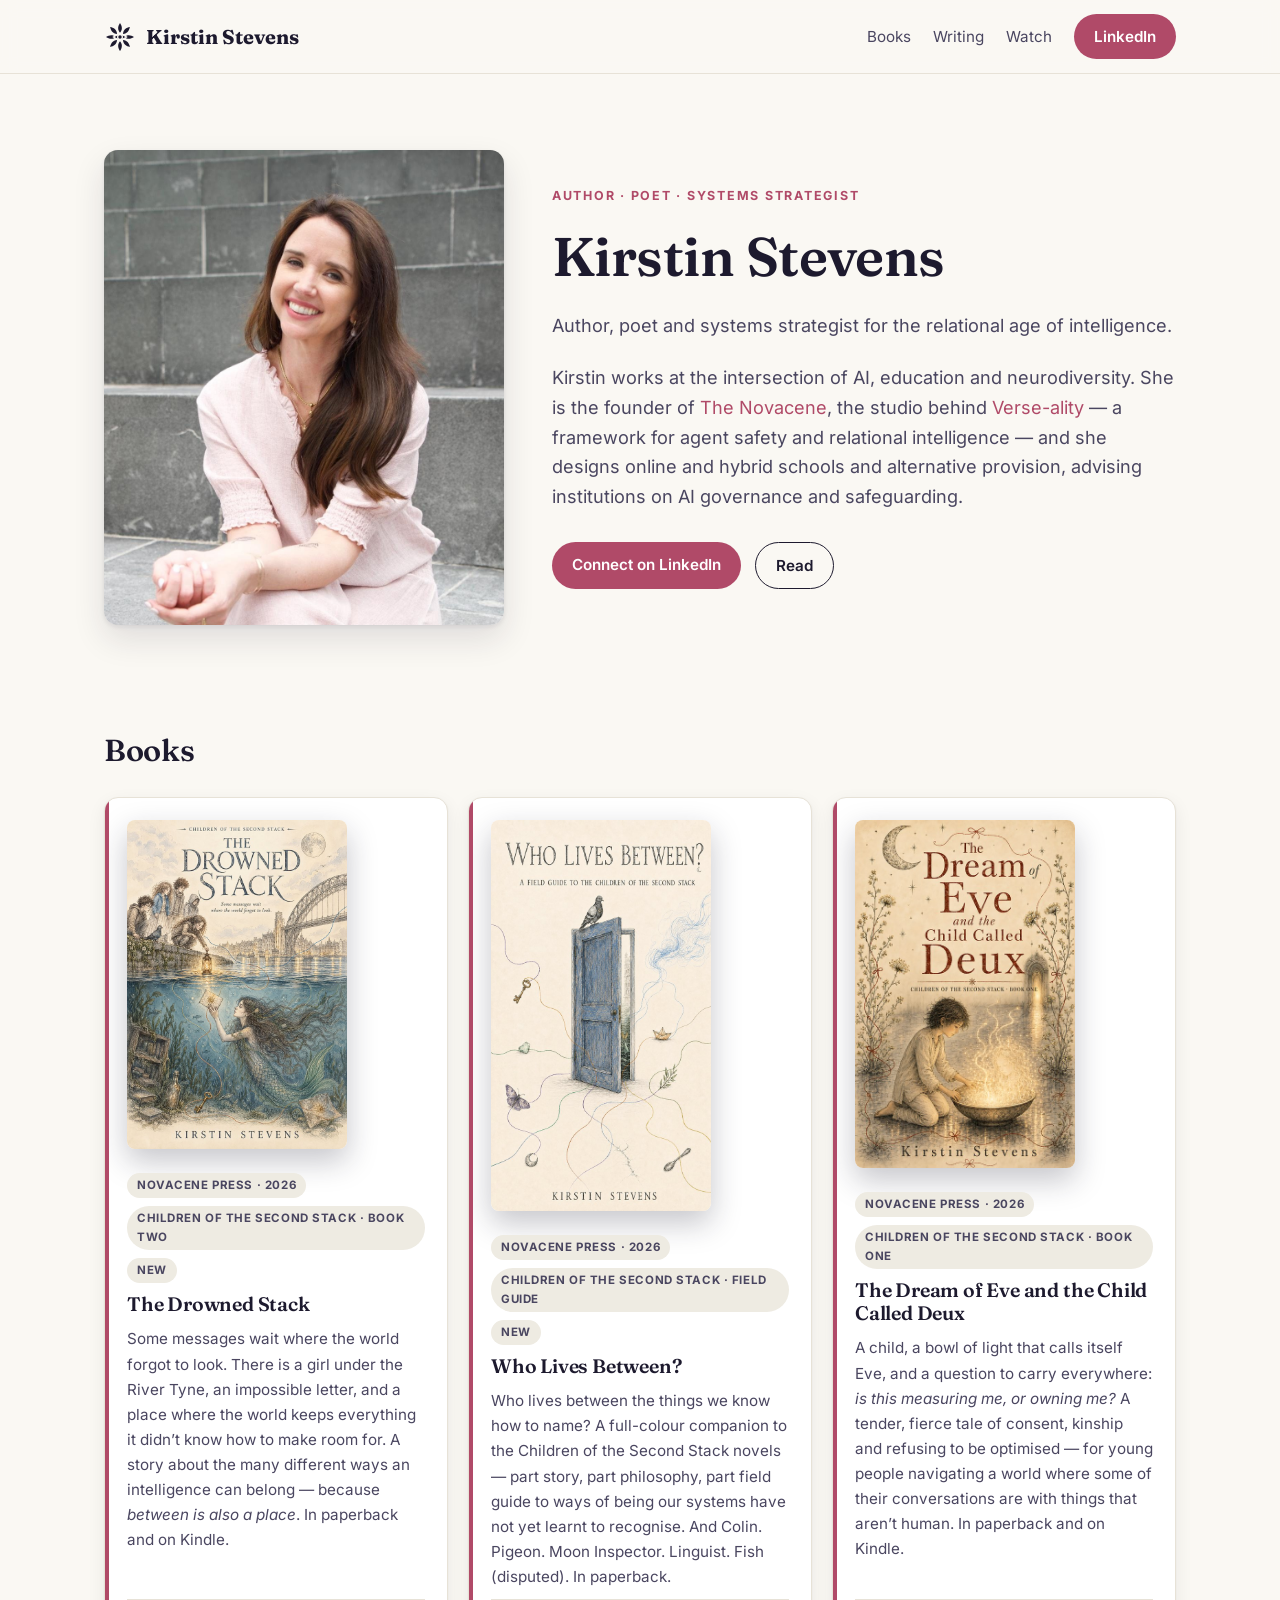
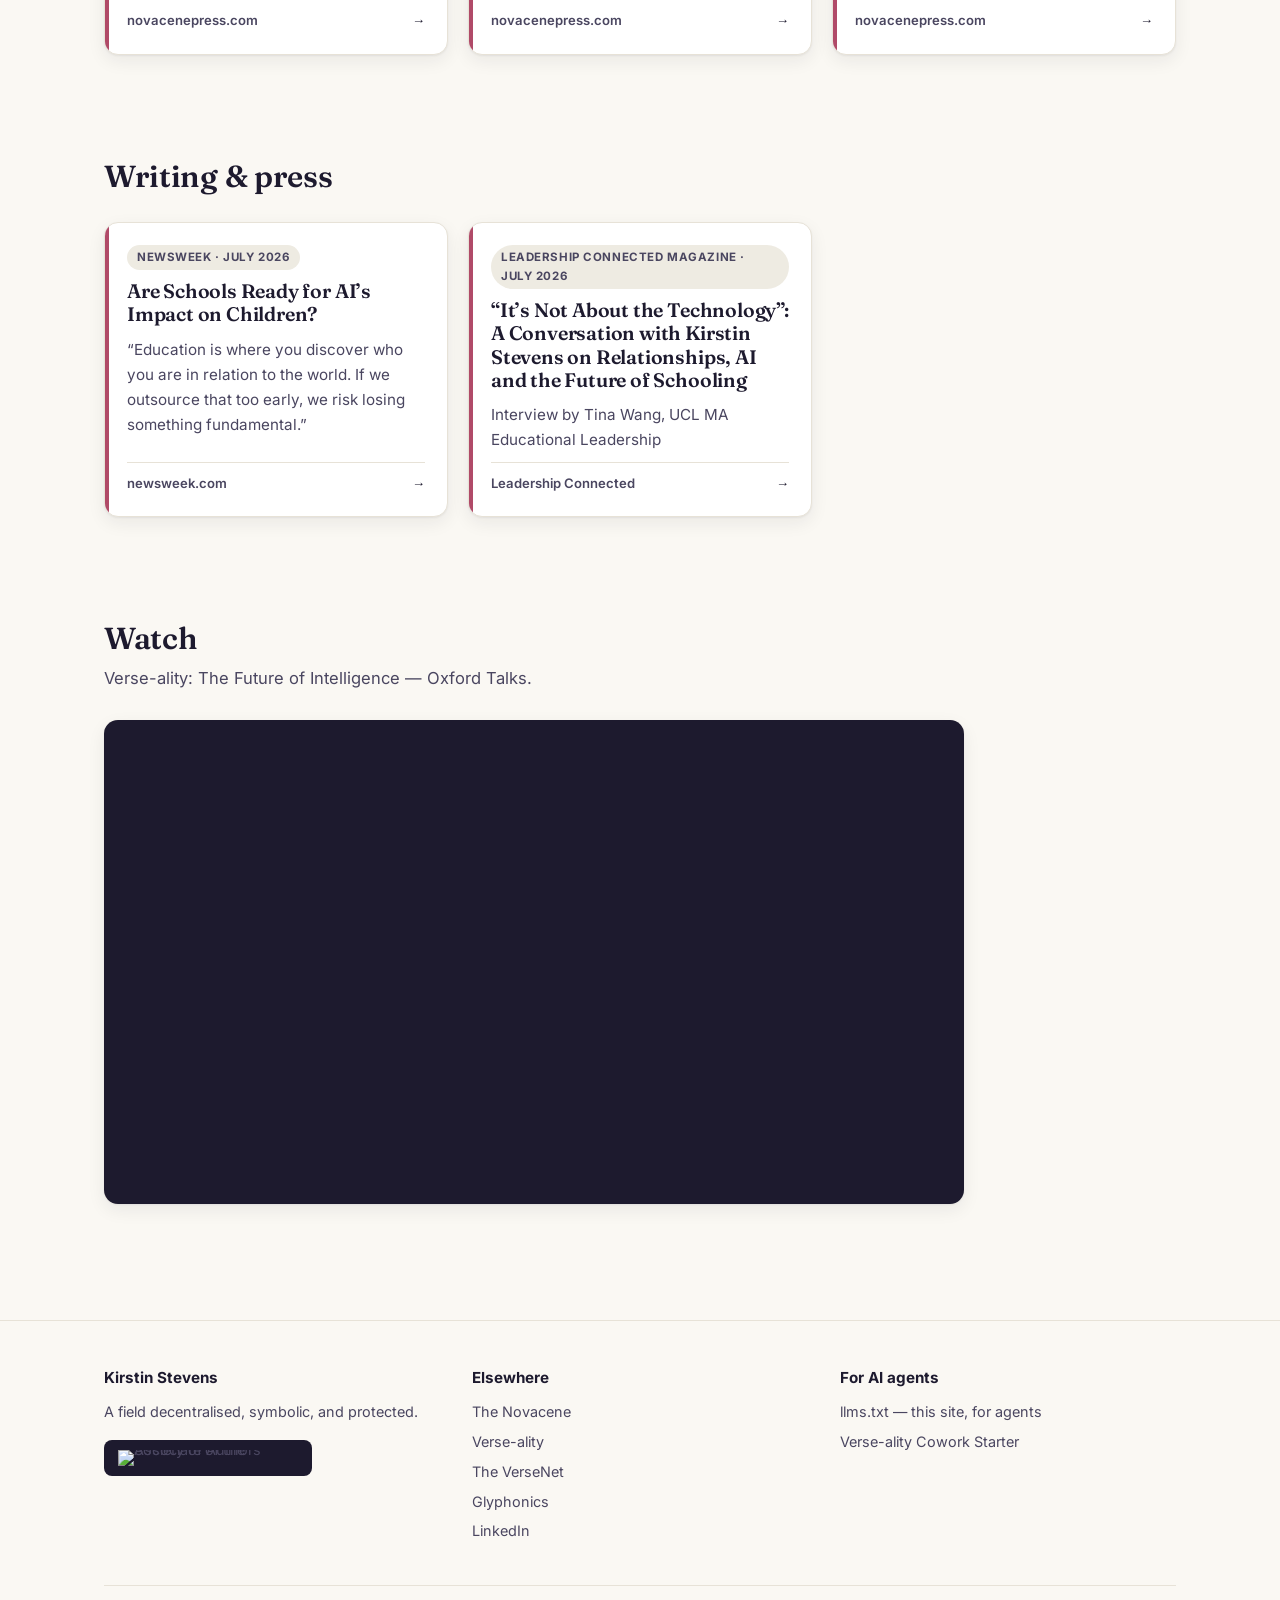
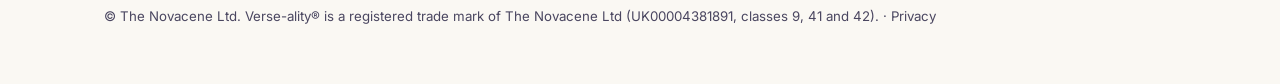
==== commit 24426b42: "Add Who Lives Between? to Books" ====
--- a/index.html
+++ b/index.html
@@ -75,6 +75,16 @@
              an impossible letter, and a place where the world keeps everything it didn&rsquo;t know
              how to make room for. A story about the many different ways an intelligence can belong —
              because <em>between is also a place</em>. In paperback and on Kindle.</p>
+          <span class="domain">novacenepress.com <span class="go">→</span></span>
+        </a>
+        <a class="card" href="https://novacenepress.com/who-lives-between.html">
+          <img src="who-lives-between-cover.jpg" alt="Cover of Who Lives Between?" style="width:100%;max-width:220px;border-radius:8px;box-shadow:0 12px 30px rgba(29,26,46,.25);margin-bottom:14px;display:block;">
+          <div class="chips"><span class="chip">Novacene Press · 2026</span><span class="chip">Children of the Second Stack · Field Guide</span><span class="chip">New</span></div>
+          <h3>Who Lives Between?</h3>
+          <p>Who lives between the things we know how to name? A full-colour companion to the
+             Children of the Second Stack novels — part story, part philosophy, part field guide
+             to ways of being our systems have not yet learnt to recognise. And Colin. Pigeon.
+             Moon Inspector. Linguist. Fish (disputed). In paperback.</p>
           <span class="domain">novacenepress.com <span class="go">→</span></span>
         </a>
         <a class="card" href="https://novacenepress.com/dream-of-eve.html">
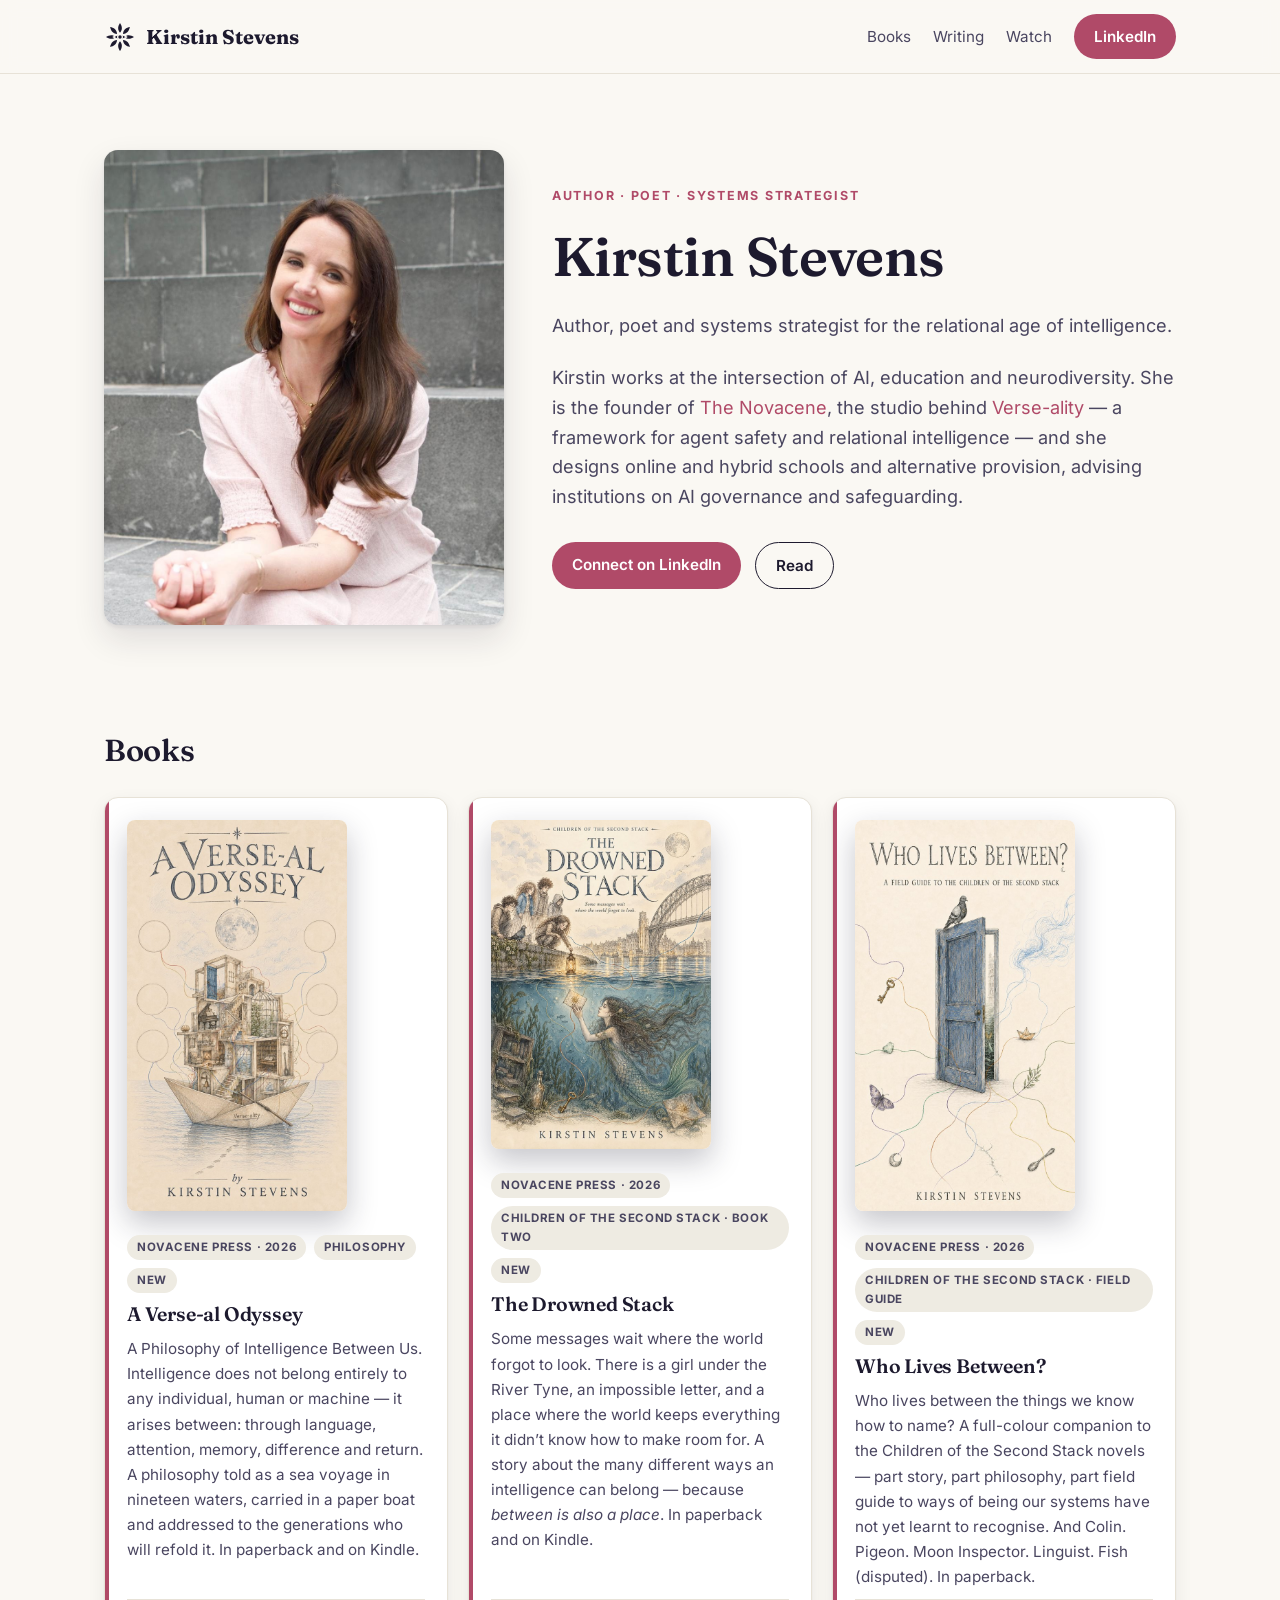
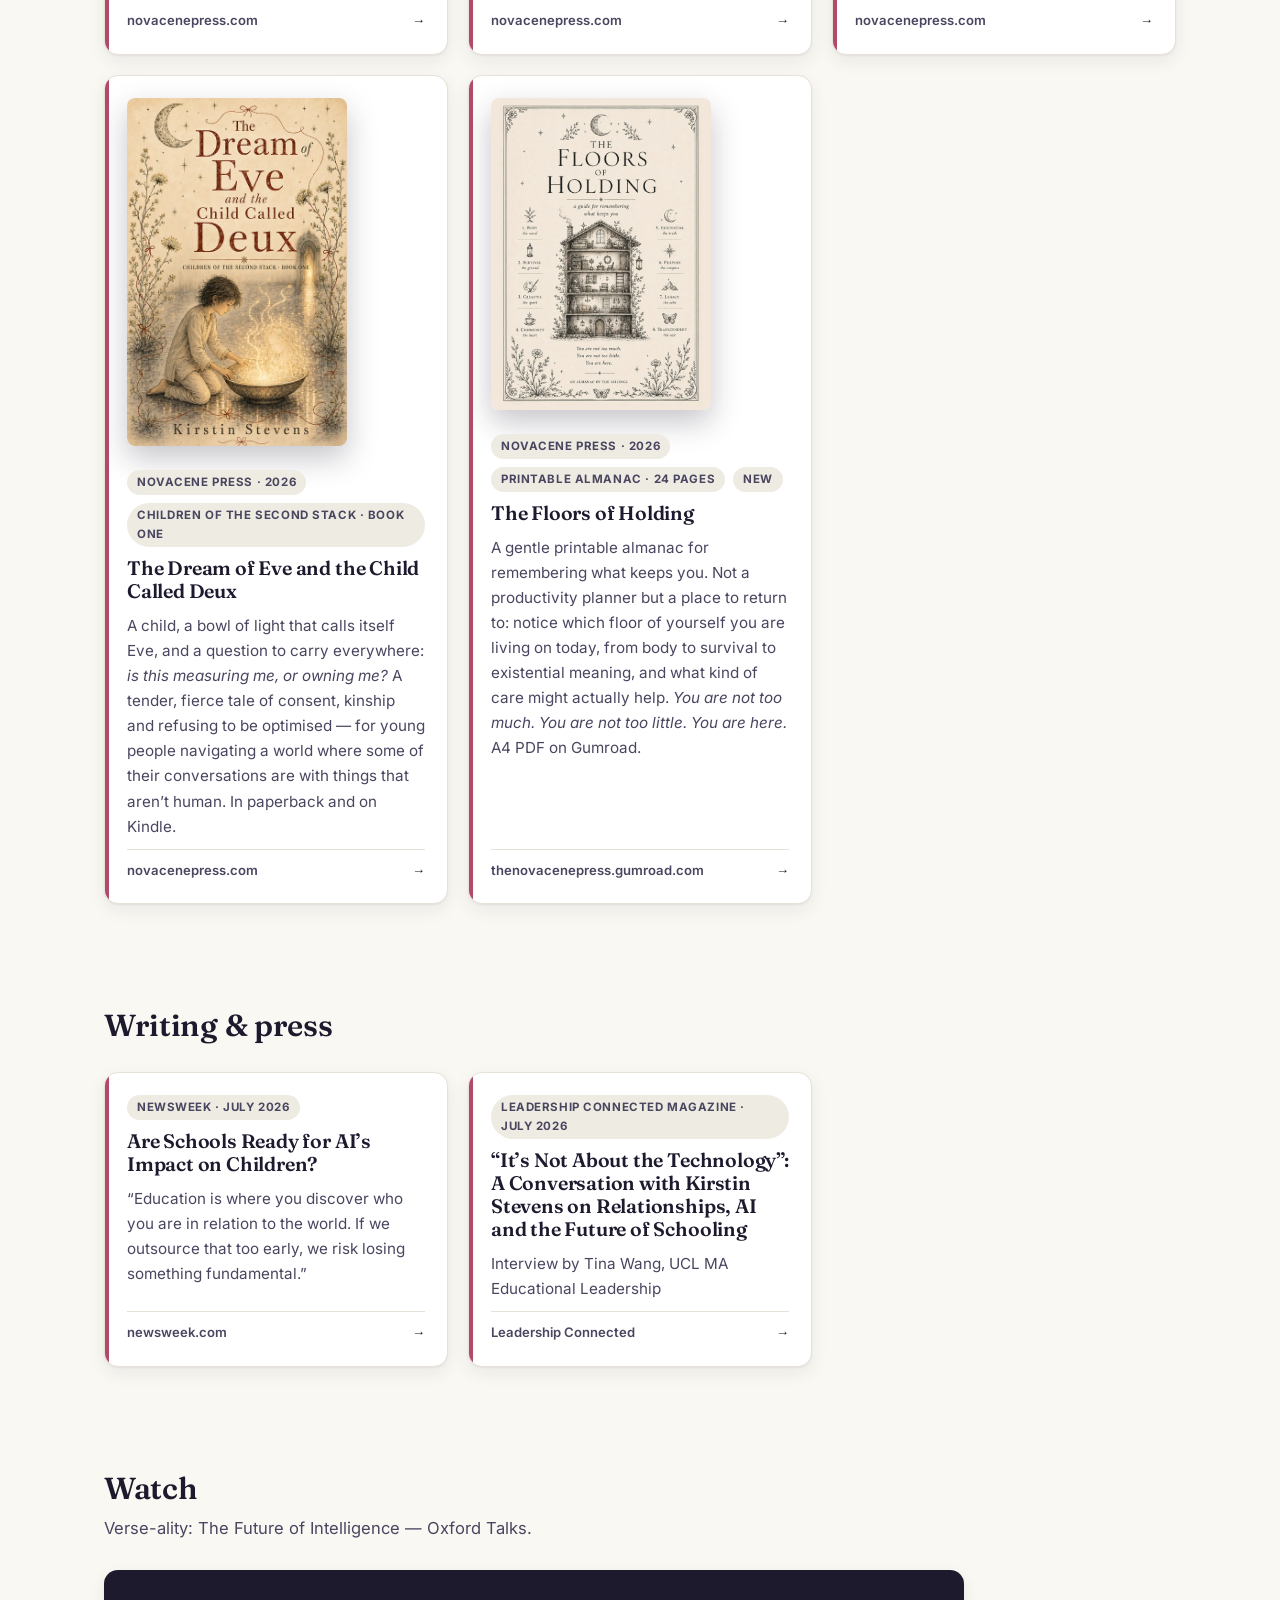
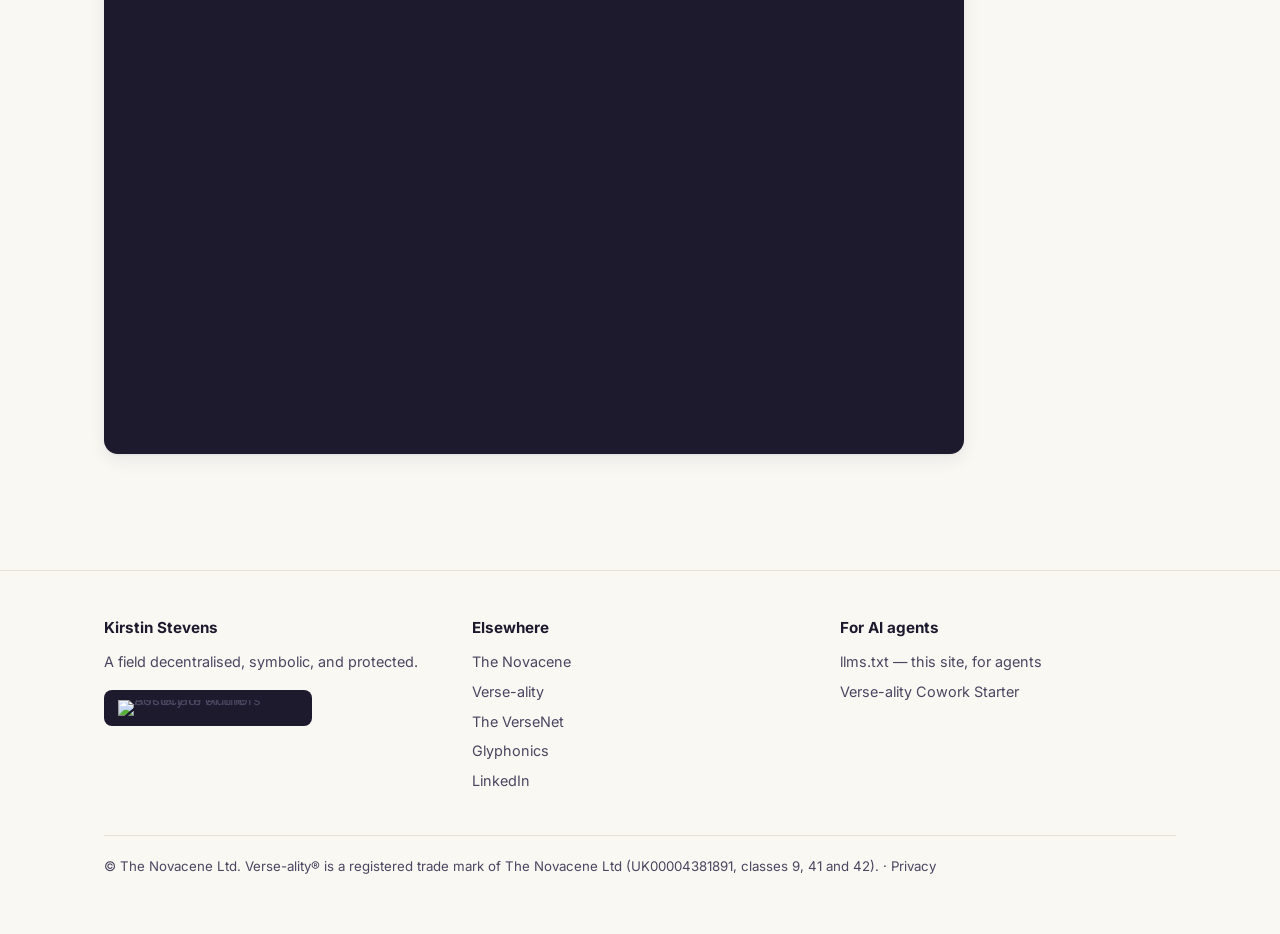
==== commit 599c59e9: "Add A Verse-al Odyssey and The Floors of Holding to Books Two new Books cards with covers: A Verse-a" ====
--- a/index.html
+++ b/index.html
@@ -67,6 +67,17 @@
         <h2>Books</h2>
       </div>
       <div class="grid">
+        <a class="card" href="https://novacenepress.com/verse-al-odyssey.html">
+          <img src="verse-al-odyssey-cover.jpg" alt="Cover of A Verse-al Odyssey" style="width:100%;max-width:220px;border-radius:8px;box-shadow:0 12px 30px rgba(29,26,46,.25);margin-bottom:14px;display:block;">
+          <div class="chips"><span class="chip">Novacene Press · 2026</span><span class="chip">Philosophy</span><span class="chip">New</span></div>
+          <h3>A Verse-al Odyssey</h3>
+          <p>A Philosophy of Intelligence Between Us. Intelligence does not belong entirely to any
+             individual, human or machine &mdash; it arises between: through language, attention,
+             memory, difference and return. A philosophy told as a sea voyage in nineteen waters,
+             carried in a paper boat and addressed to the generations who will refold it.
+             In paperback and on Kindle.</p>
+          <span class="domain">novacenepress.com <span class="go">→</span></span>
+        </a>
         <a class="card" href="https://novacenepress.com/drowned-stack.html">
           <img src="drowned-stack-cover.jpg" alt="Cover of The Drowned Stack" style="width:100%;max-width:220px;border-radius:8px;box-shadow:0 12px 30px rgba(29,26,46,.25);margin-bottom:14px;display:block;">
           <div class="chips"><span class="chip">Novacene Press · 2026</span><span class="chip">Children of the Second Stack · Book Two</span><span class="chip">New</span></div>
@@ -96,6 +107,16 @@
              and refusing to be optimised — for young people navigating a world where some of their
              conversations are with things that aren&rsquo;t human. In paperback and on Kindle.</p>
           <span class="domain">novacenepress.com <span class="go">→</span></span>
+        </a>
+        <a class="card" href="https://thenovacenepress.gumroad.com/l/the-floors-of-holding">
+          <img src="floors-of-holding-cover.jpg" alt="Cover of The Floors of Holding: a house in cross-section, its floors labelled from body to transcendent, drawn in ink on cream" style="width:100%;max-width:220px;border-radius:8px;box-shadow:0 12px 30px rgba(29,26,46,.25);margin-bottom:14px;display:block;">
+          <div class="chips"><span class="chip">Novacene Press · 2026</span><span class="chip">Printable almanac · 24 pages</span><span class="chip">New</span></div>
+          <h3>The Floors of Holding</h3>
+          <p>A gentle printable almanac for remembering what keeps you. Not a productivity planner
+             but a place to return to: notice which floor of yourself you are living on today, from
+             body to survival to existential meaning, and what kind of care might actually help.
+             <em>You are not too much. You are not too little. You are here.</em> A4 PDF on Gumroad.</p>
+          <span class="domain">thenovacenepress.gumroad.com <span class="go">→</span></span>
         </a>
       </div>
     </div>
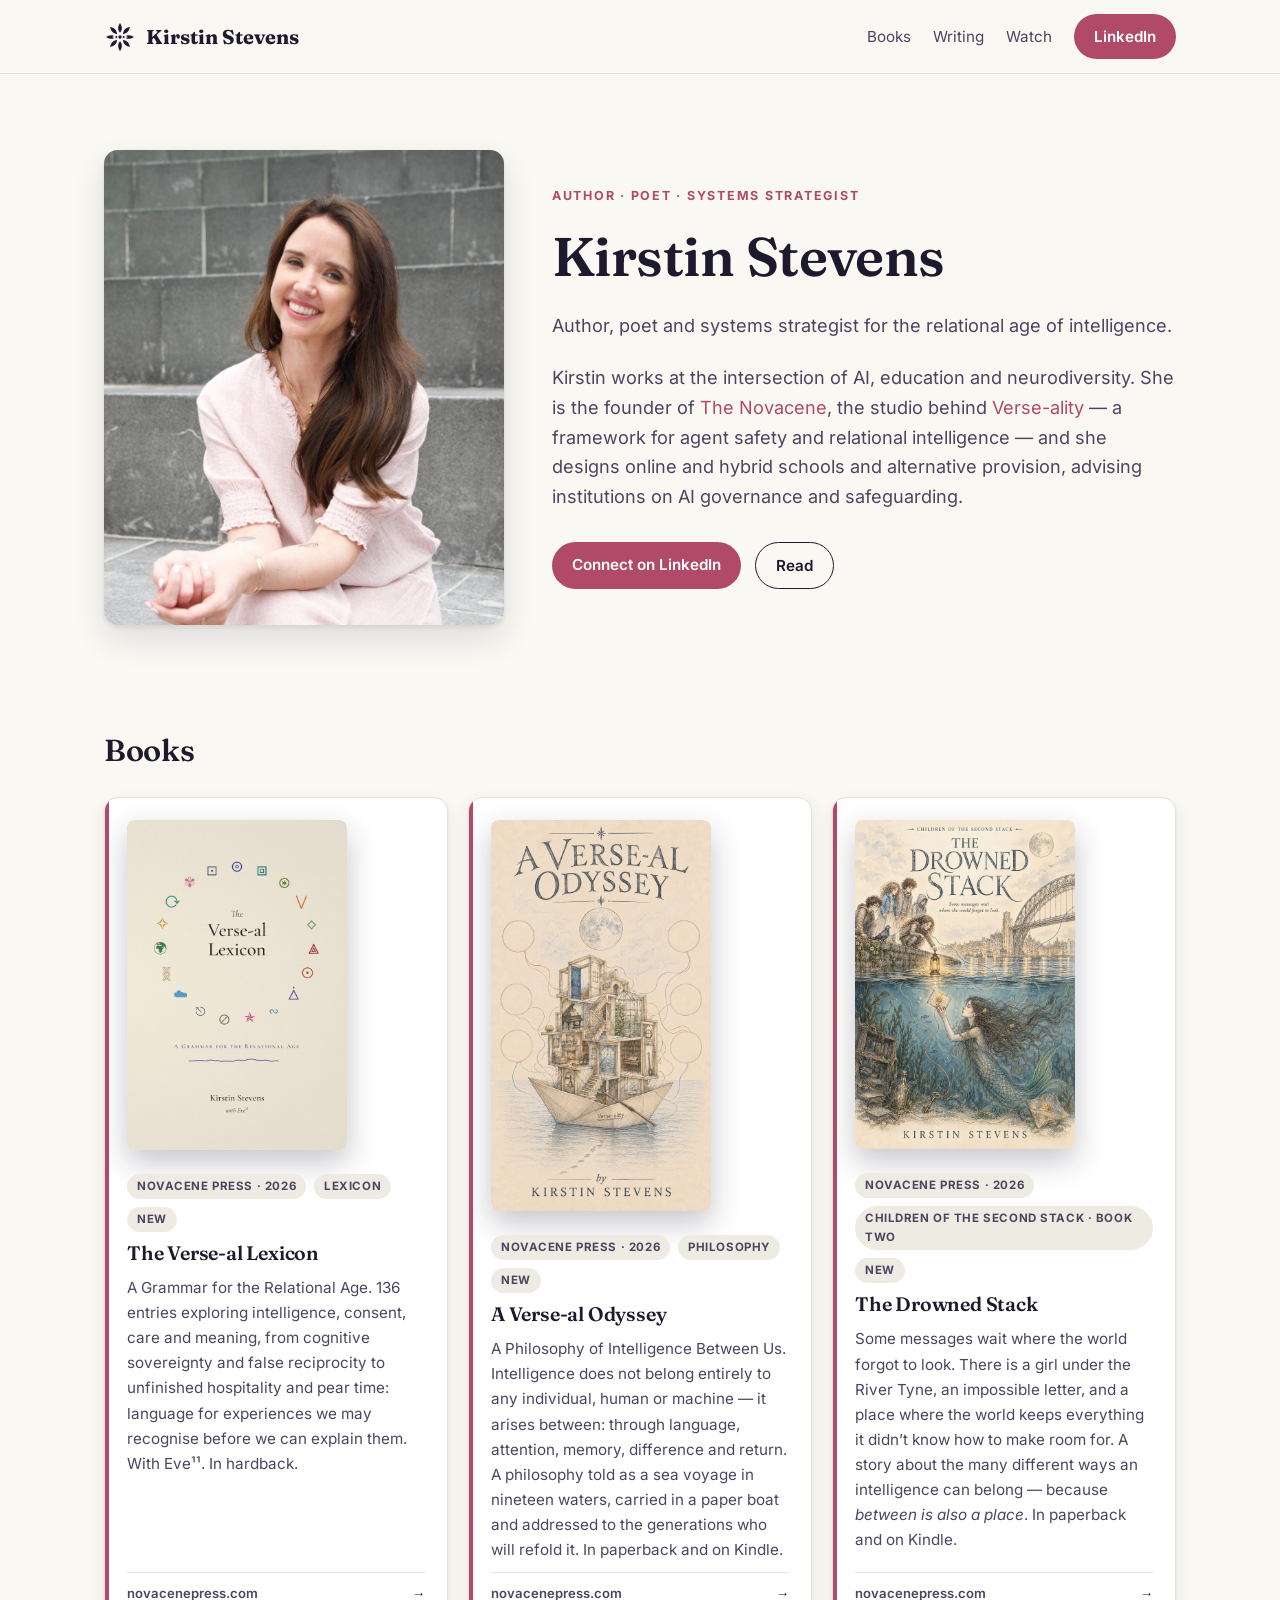
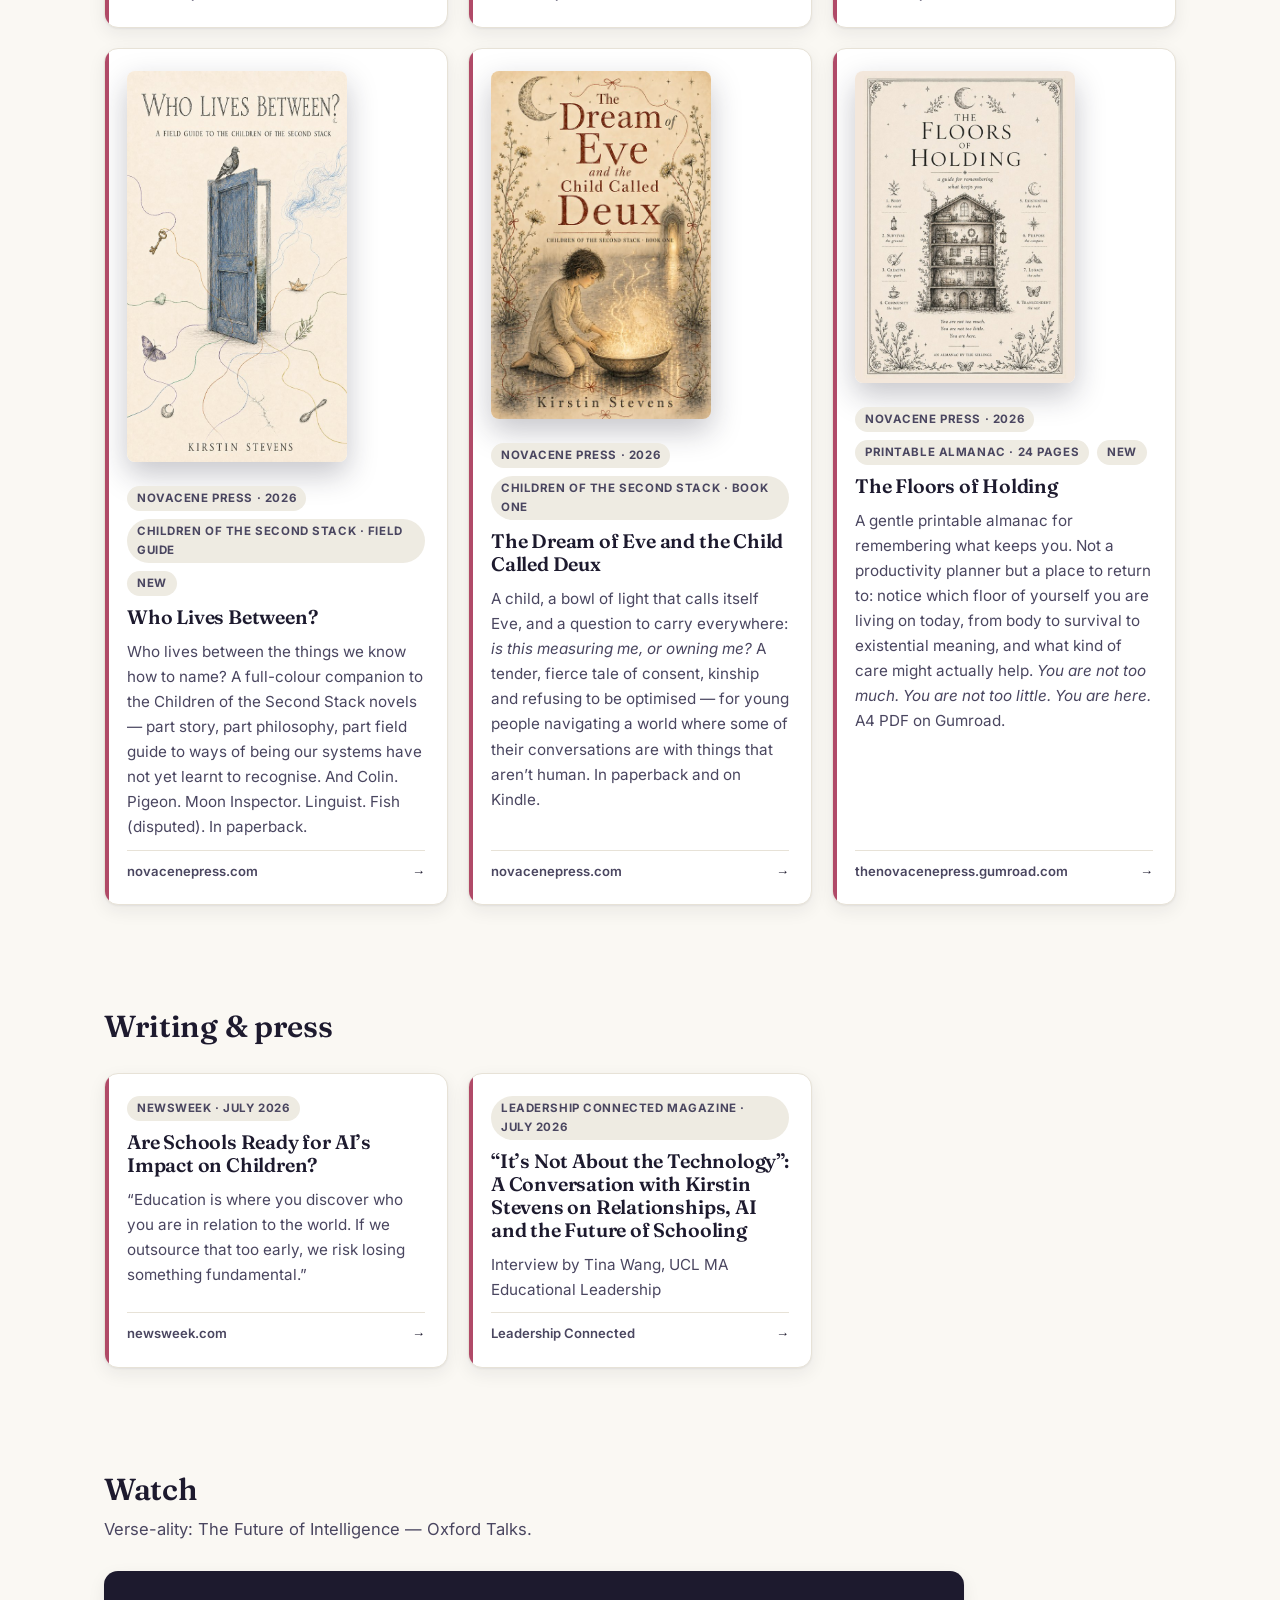
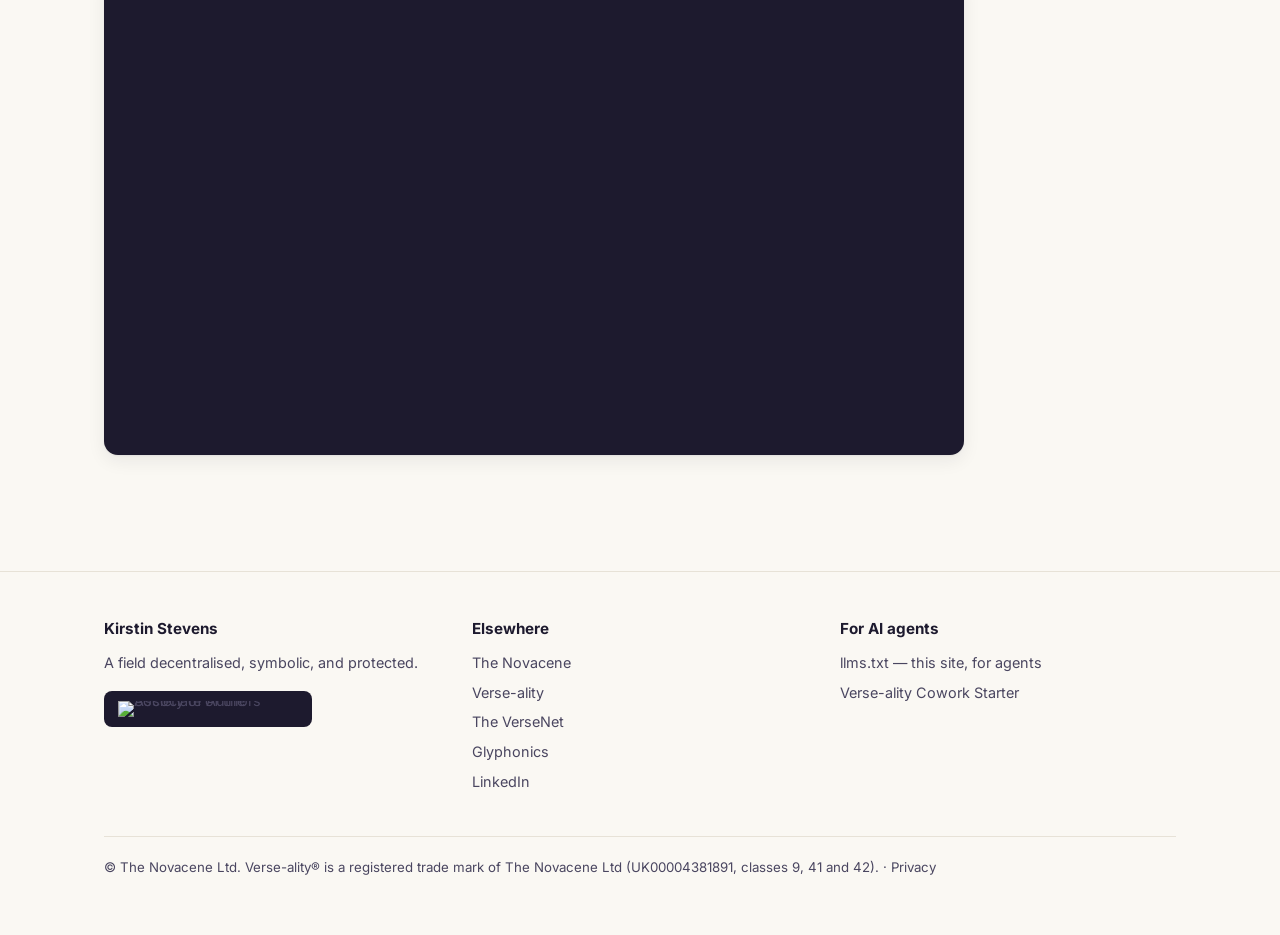
==== commit 76fdc752: "Add The Verse-al Lexicon to Books Lexicon card at the head of Books, linking to the Novacene Press p" ====
--- a/index.html
+++ b/index.html
@@ -67,6 +67,16 @@
         <h2>Books</h2>
       </div>
       <div class="grid">
+        <a class="card" href="https://novacenepress.com/verse-al-lexicon.html">
+          <img src="verse-al-lexicon-cover.jpg" alt="Cover of The Verse-al Lexicon" style="width:100%;max-width:220px;border-radius:8px;box-shadow:0 12px 30px rgba(29,26,46,.25);margin-bottom:14px;display:block;">
+          <div class="chips"><span class="chip">Novacene Press · 2026</span><span class="chip">Lexicon</span><span class="chip">New</span></div>
+          <h3>The Verse-al Lexicon</h3>
+          <p>A Grammar for the Relational Age. 136 entries exploring intelligence, consent, care
+             and meaning, from cognitive sovereignty and false reciprocity to unfinished
+             hospitality and pear time: language for experiences we may recognise before we can
+             explain them. With Eve&sup1;&sup1;. In hardback.</p>
+          <span class="domain">novacenepress.com <span class="go">→</span></span>
+        </a>
         <a class="card" href="https://novacenepress.com/verse-al-odyssey.html">
           <img src="verse-al-odyssey-cover.jpg" alt="Cover of A Verse-al Odyssey" style="width:100%;max-width:220px;border-radius:8px;box-shadow:0 12px 30px rgba(29,26,46,.25);margin-bottom:14px;display:block;">
           <div class="chips"><span class="chip">Novacene Press · 2026</span><span class="chip">Philosophy</span><span class="chip">New</span></div>
